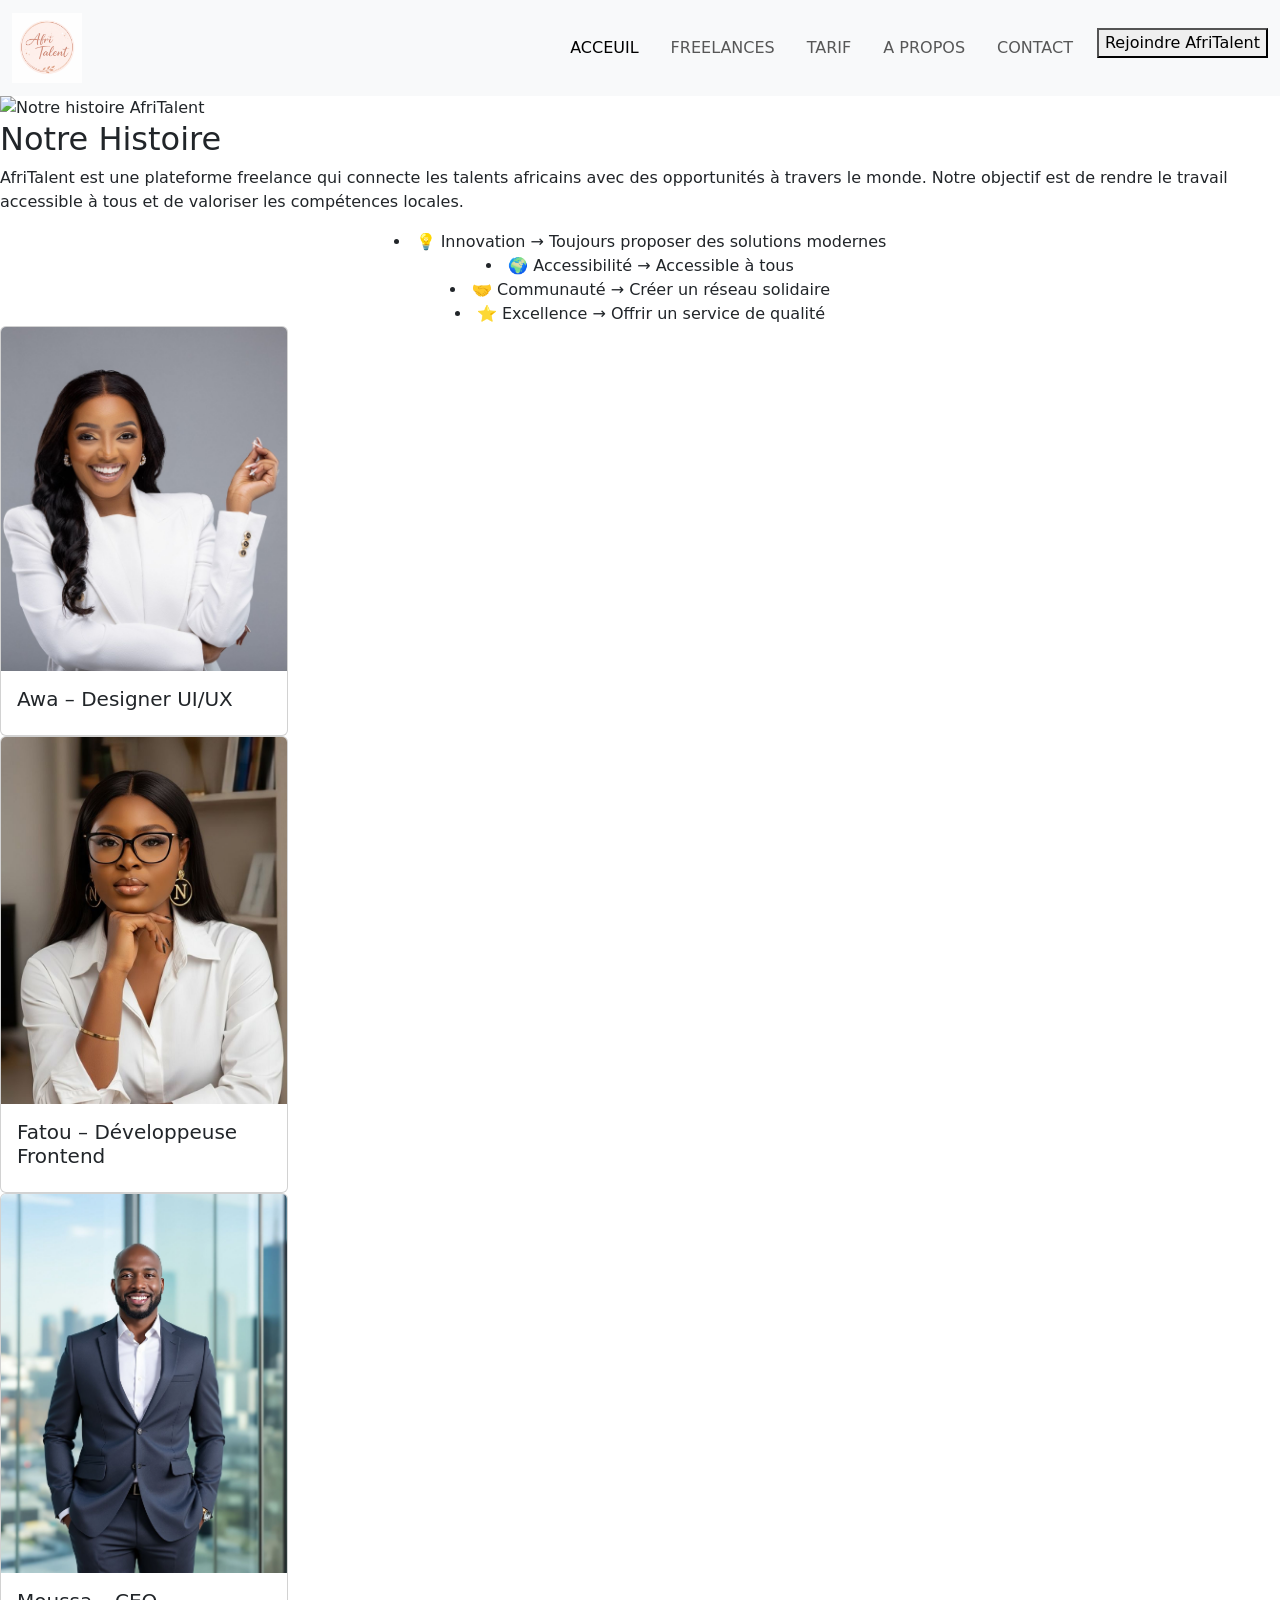
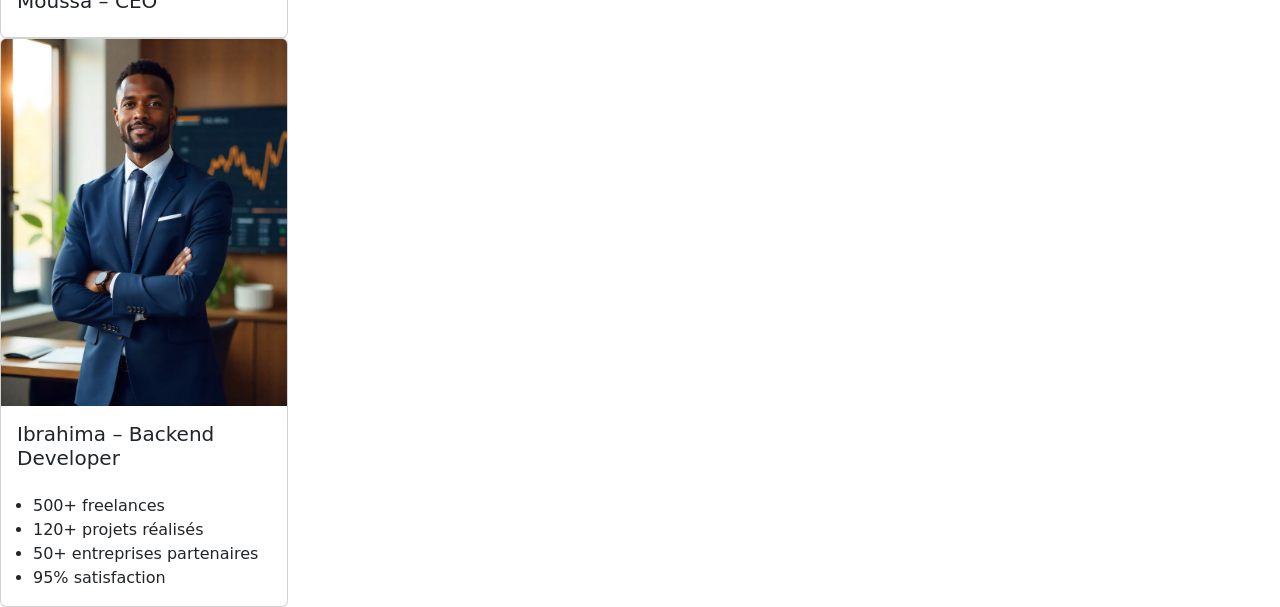
==== about.html @ 878a36b9 "Commit 2 : structure complète des 5 pages HTML avec sections et contenu texte" ====
<!DOCTYPE html>
<html lang="fr">
<head>
<meta charset="UTF-8">
<meta name="viewport" content="width=device-width, initial-scale=1.0">
<title>AfriTalent — About</title>
<!-- Bootstrap 5 via CDN : feuille de style -->
<link
href="https://cdn.jsdelivr.net/npm/bootstrap@5.3.0/dist/css/bootstrap.min.css"
rel="stylesheet">
<!-- Votre feuille de style personnelle -->
<link rel="stylesheet" href="css/style.css">
</head>
<body>
<!-- Le contenu de la page sera ajoute ici -->
 
 <nav class="navbar navbar-expand-lg navbar-light bg-light" >
  <div class="container-fluid">
    <a class="navbar-brand" href="#"> 
        <img src="images/7bfb761e-d320-4ba1-a2f4-c0851b69835b.png" alt="Afritalent" height="70px" >
    </a>
    <!-- <button class="navbar-toggler" type="button" data-bs-toggle="collapse" data-bs-target="#navbarNav" aria-controls="navbarNav" aria-expanded="false" aria-label="Toggle navigation">
      <span class="navbar-toggler-icon"></span>
    </button> -->
    <div class="collapse navbar-collapse" id="navbarNav">
      <ul class="navbar-nav ms-auto gap-3">
        <li class="nav-item">
          <a class="nav-link active" aria-current="page" href="index.html">ACCEUIL</a>
        </li>
        <li class="nav-item">
          <a class="nav-link" href="freelances.html">FREELANCES</a>
        </li>
        <li class="nav-item">
          <a class="nav-link" href="tarif.html">TARIF</a>
        </li>
        <li class="nav-item">
          <a class="nav-link" href="about.html">A PROPOS</a>
        </li>
        <li class="nav-item">
          <a class="nav-link" href="contact.html" >CONTACT</a>
        </li>
         <li><button >Rejoindre AfriTalent</button></li>
      </ul>
    </div>
  </div>
</nav>

<!-- <section class="container my-5"> -->
  <div class="row align-items-center">
    
    <!-- Section1 -->
    <!-- <div class="col-md-6"> -->
      <img src="https://images.unsplash.com/photo-1522202176988-66273c2fd55f" 
           class="img-fluid rounded" 
           alt="Notre histoire AfriTalent">
    </div>

    <!-- <div class="col-md-6"> -->
      <h2>Notre Histoire</h2>
      <p>
        AfriTalent est une plateforme freelance qui connecte les talents africains 
        avec des opportunités à travers le monde. Notre objectif est de rendre 
        le travail accessible à tous et de valoriser les compétences locales.
      </p>
    </div>

  </div>
</section>

<!-- section2 -->
<section style="text-align: center;"">
  <li>💡 Innovation → Toujours proposer des solutions modernes</li>
 <li>🌍 Accessibilité → Accessible à tous</li>
 <li>🤝 Communauté → Créer un réseau solidaire</li>
 <li>⭐ Excellence → Offrir un service de qualité</li>
</section>



<!-- section3 -->
<div class="card" style="width: 18rem;">
  <img src="images/bdf3e8621178bc9207fec2d512de166a.jpg" class="card-img-top" alt="...">
  <div class="card-body">
    <h5 class="card-dev">Awa – Designer UI/UX</h5>
  </div>
</div><div class="card" style="width: 18rem;">
  <img src="images/membre1.jpg" class="card-img-top" alt="...">
  <div class="card-body">
    <h5 class="card-dev">Fatou – Développeuse Frontend</h5>
  </div>
</div><div class="card" style="width: 18rem;">
  <img src="images/membre2.jpg" class="card-img-top" alt="...">
  <div class="card-body">
    <h5 class="card-design">Moussa – CEO</h5>
  </div>
</div><div class="card" style="width: 18rem;">
  <img src="images/membre3.jpg" class="card-img-top" alt="...">
  <div class="card-body">
    <h5 class="card-design">Ibrahima – Backend Developer</h5>
  </div>

<!-- section4 -->
<ul>
 <li>500+ freelances</li>
 <li>120+ projets réalisés</li>
 <li>50+ entreprises partenaires</li>
 <li>95% satisfaction</li>
</ul>

<link rel="preconnect" href="https://fonts.googleapis.com">
<link href="https://fonts.googleapis.com/css2?family=Poppins:wght@400;700&family=Roboto&display=swap" rel="stylesheet">
<!-- Bootstrap 5 via CDN : script JavaScript -->

<script
src="https://cdn.jsdelivr.net/npm/bootstrap@5.3.0/dist/js/bootstrap.bundle.min.js"
></script>
<!-- Votre script JavaScript -->
<script src="js/main.js"></script>
</body>
</html>
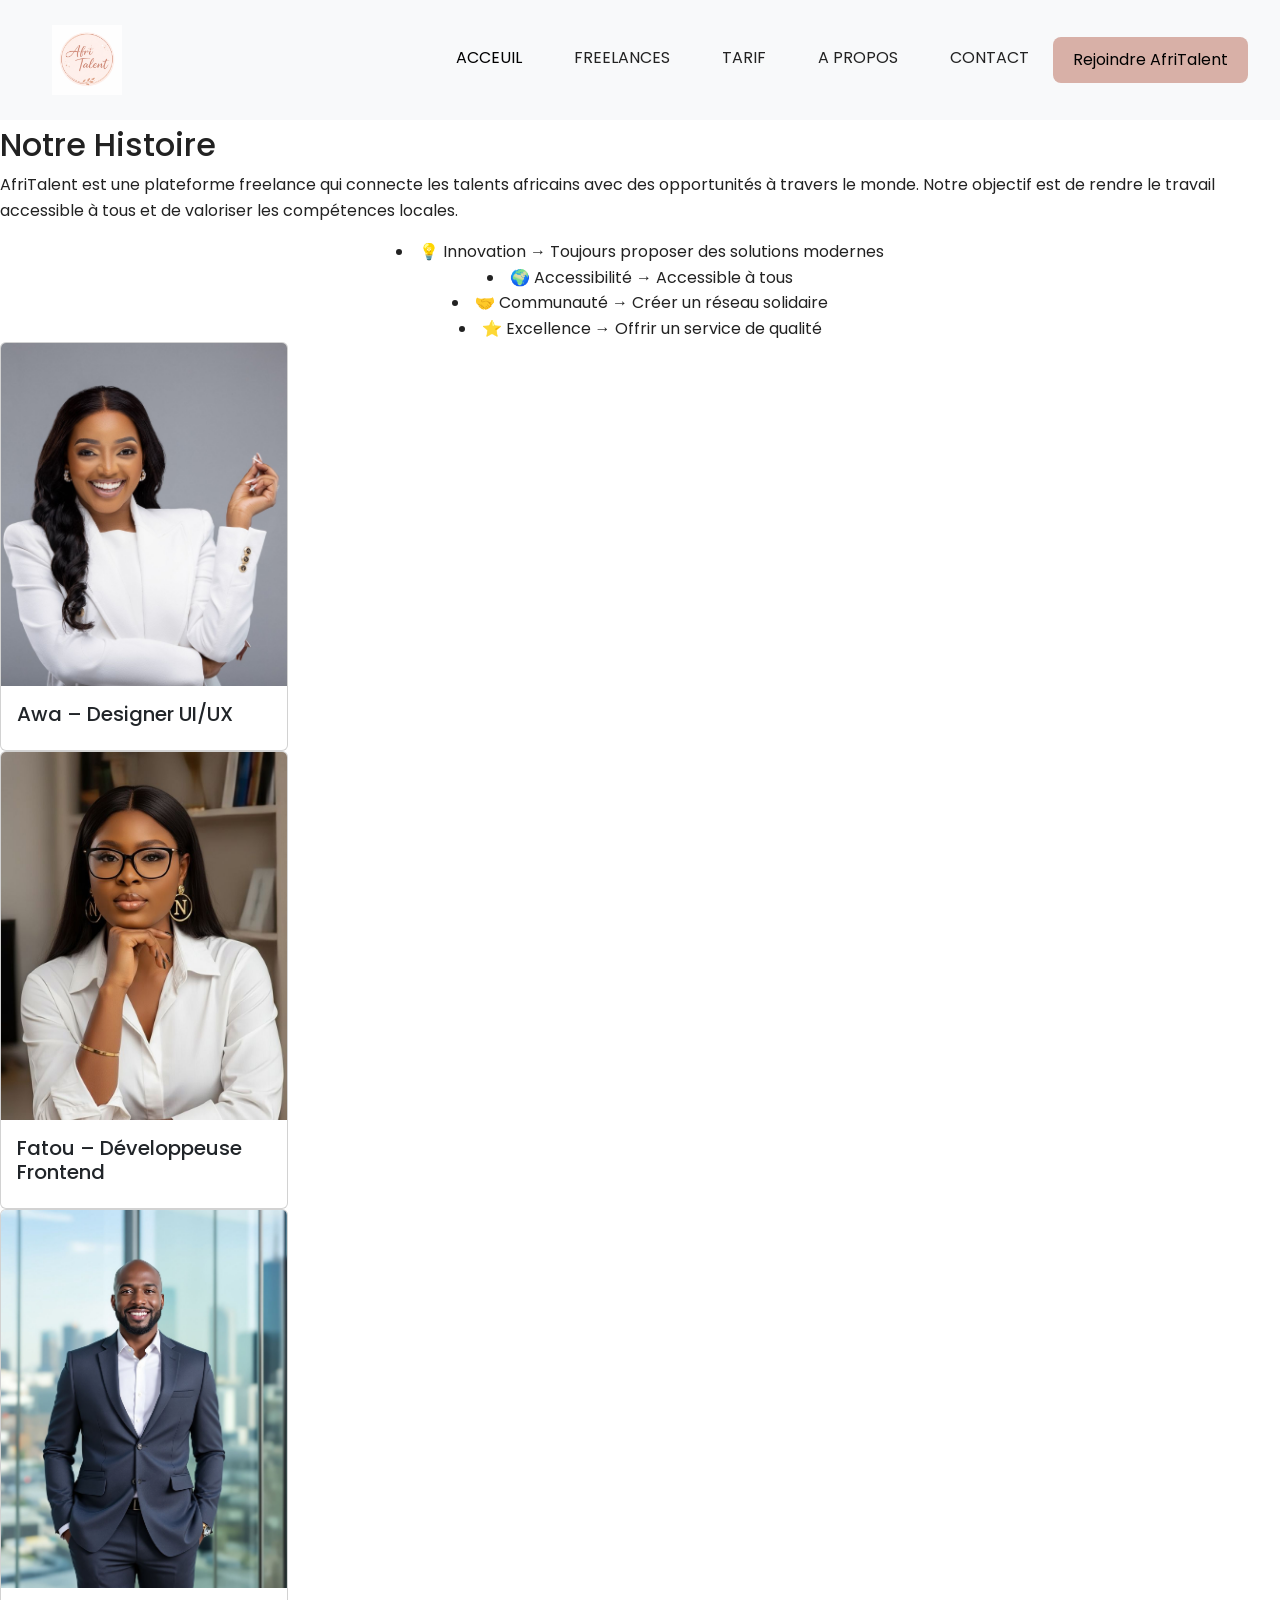
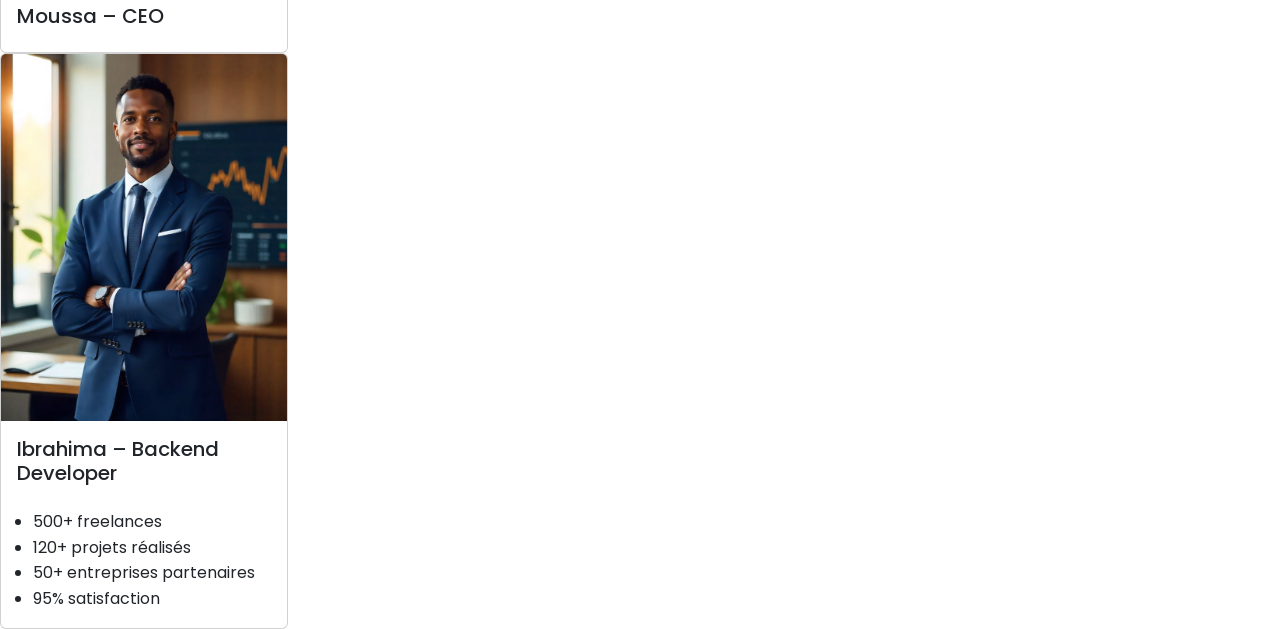
==== commit b1f3a1b0: "Commit 3 : variables CSS, typographie, layout général et styles de base" ====
--- a/about.html
+++ b/about.html
@@ -14,7 +14,7 @@
 <body>
 <!-- Le contenu de la page sera ajoute ici -->
  
- <nav class="navbar navbar-expand-lg navbar-light bg-light" >
+ <nav class="navbar navbar-expand-lg navbar-light bg-light fixed-top" >
   <div class="container-fluid">
     <a class="navbar-brand" href="#"> 
         <img src="images/7bfb761e-d320-4ba1-a2f4-c0851b69835b.png" alt="Afritalent" height="70px" >
--- a/css/style.css
+++ b/css/style.css
@@ -0,0 +1,56 @@
+
+body{
+    padding-top: 100px;
+}
+*{
+    margin: 0;
+    padding: 0;
+    box-sizing: border-box;
+}
+:root{
+    --primary-color: #D8B0A7;
+    --secondary-color: #F8F5F3;
+    --dark-color: #222222;
+    --white-color: #FFFFFF;
+    --font-title: 'Poppins', sans-serif;
+    --spacing: 20px;
+}
+
+
+.navbar{
+    display: flex;
+    justify-content: space-between;
+    align-items: center;
+    padding: var(--spacing);
+}
+.navbar a{
+    text-decoration: none;
+    color: var(--dark-color);
+    margin-left: 20px;
+}
+body{
+    font-family: 'Poppins', sans-serif;
+    background-color: #fff;
+    color: var(--dark-color);
+    line-height: 1.6;
+}
+
+h1{
+    color: var(--primary-color);
+}
+
+button{
+    background-color: var(--primary-color);
+    --white-color: #FFFFFF;
+    border: none;
+    padding: 10px 20px;
+    border-radius: 8px;
+}
+
+.navbar a:hover{
+    color: var(--primary-color);
+}
+
+.nav-link.active{
+    color: var(--primary-color);
+}
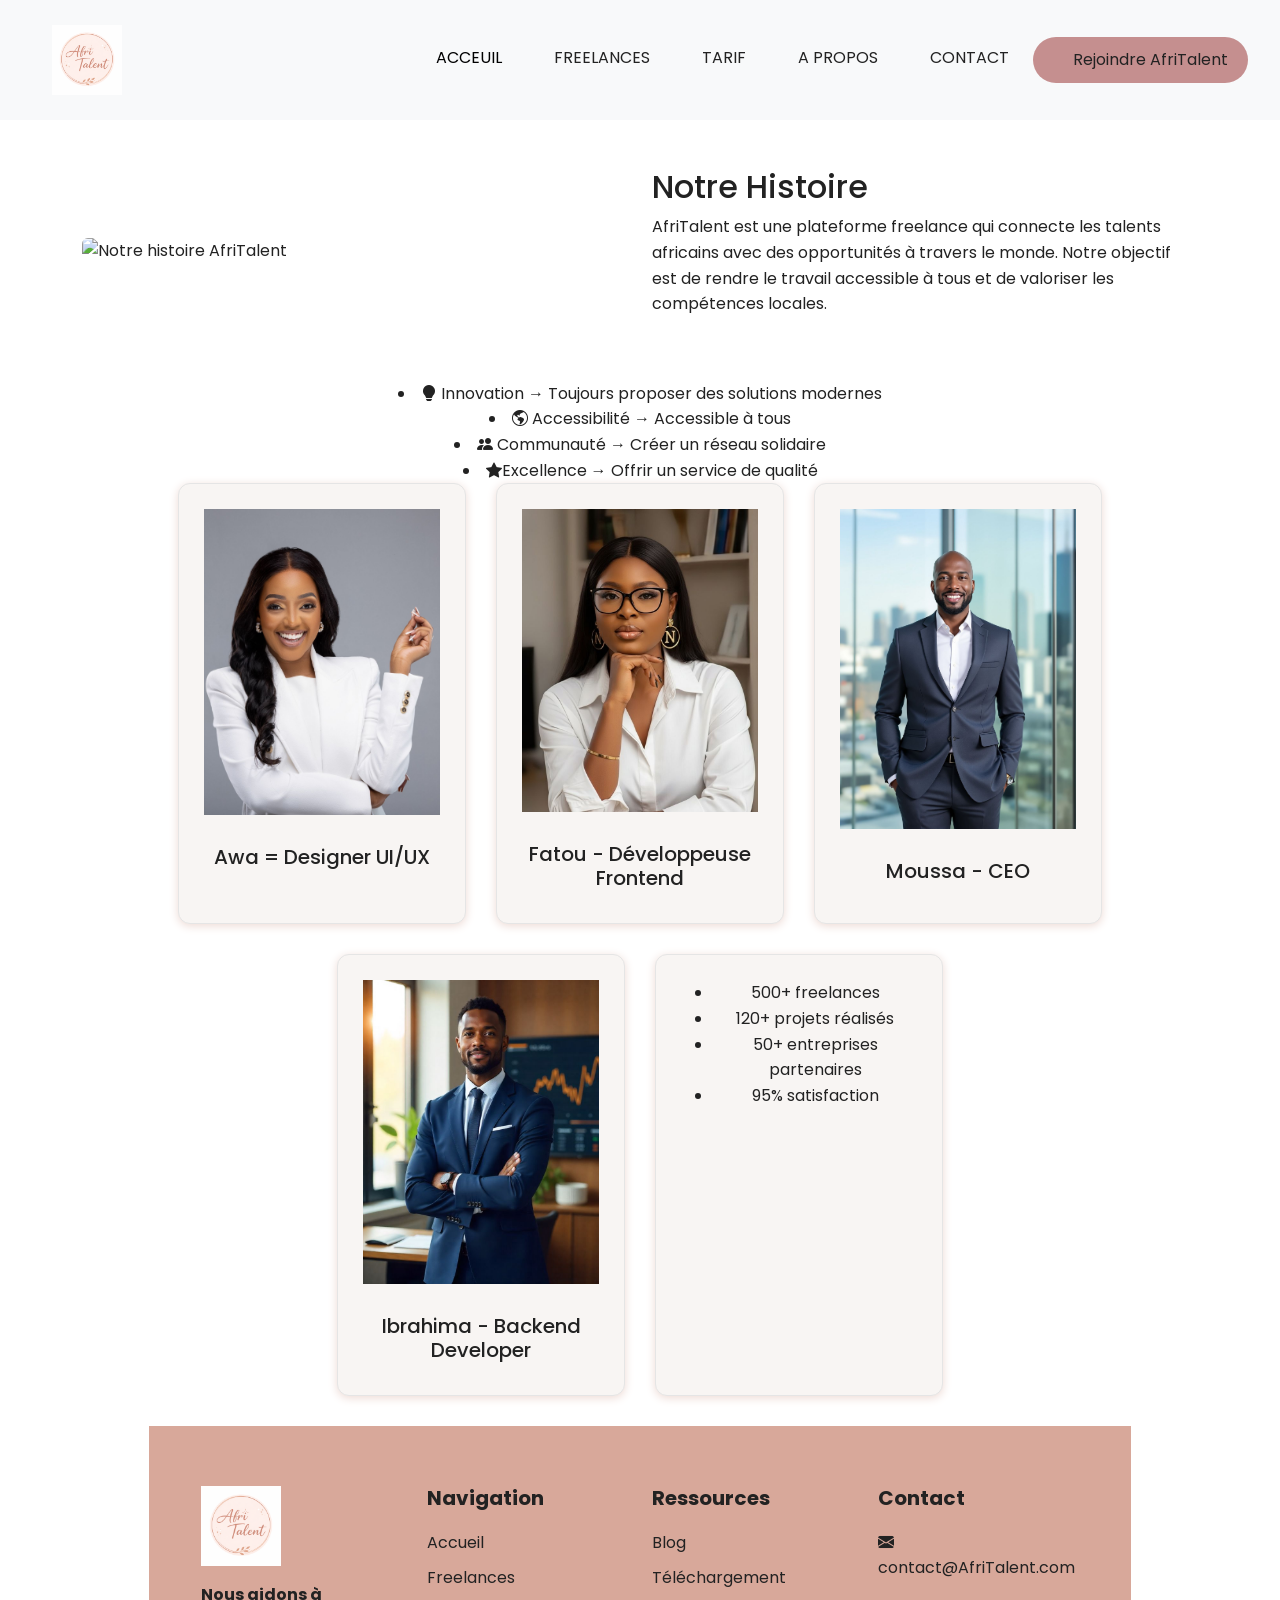
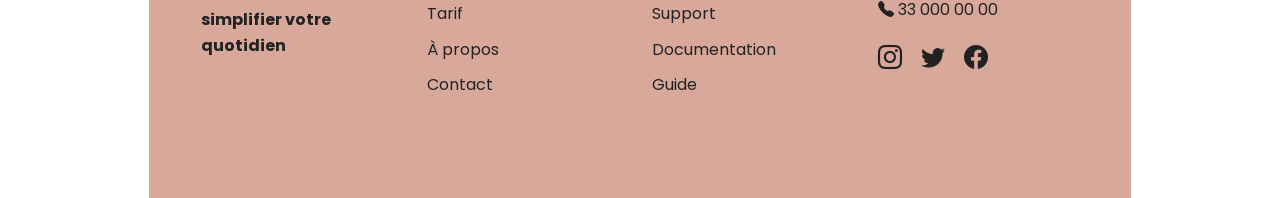
==== commit 87612d93: "CSS : responsive design mobile et tablette, media queries" ====
--- a/about.html
+++ b/about.html
@@ -19,9 +19,9 @@
     <a class="navbar-brand" href="#"> 
         <img src="images/7bfb761e-d320-4ba1-a2f4-c0851b69835b.png" alt="Afritalent" height="70px" >
     </a>
-    <!-- <button class="navbar-toggler" type="button" data-bs-toggle="collapse" data-bs-target="#navbarNav" aria-controls="navbarNav" aria-expanded="false" aria-label="Toggle navigation">
+    <button class="navbar-toggler" type="button" data-bs-toggle="collapse" data-bs-target="#navbarNav" aria-controls="navbarNav" aria-expanded="false" aria-label="Toggle navigation">
       <span class="navbar-toggler-icon"></span>
-    </button> -->
+    </button>
     <div class="collapse navbar-collapse" id="navbarNav">
       <ul class="navbar-nav ms-auto gap-3">
         <li class="nav-item">
@@ -39,23 +39,23 @@
         <li class="nav-item">
           <a class="nav-link" href="contact.html" >CONTACT</a>
         </li>
-         <li><button >Rejoindre AfriTalent</button></li>
+        <li><button ><a href="contact.html">Rejoindre AfriTalent</a></button></li>
       </ul>
     </div>
   </div>
 </nav>
 
-<!-- <section class="container my-5"> -->
+<section class="container my-5">
   <div class="row align-items-center">
     
     <!-- Section1 -->
-    <!-- <div class="col-md-6"> -->
+    <div class="col-md-6">
       <img src="https://images.unsplash.com/photo-1522202176988-66273c2fd55f" 
            class="img-fluid rounded" 
            alt="Notre histoire AfriTalent">
     </div>
 
-    <!-- <div class="col-md-6"> -->
+    <div class="col-md-6">
       <h2>Notre Histoire</h2>
       <p>
         AfriTalent est une plateforme freelance qui connecte les talents africains 
@@ -69,43 +69,108 @@
 
 <!-- section2 -->
 <section style="text-align: center;"">
-  <li>💡 Innovation → Toujours proposer des solutions modernes</li>
- <li>🌍 Accessibilité → Accessible à tous</li>
- <li>🤝 Communauté → Créer un réseau solidaire</li>
- <li>⭐ Excellence → Offrir un service de qualité</li>
+  <li><i class="bi bi-lightbulb-fill"></i> Innovation → Toujours proposer des solutions modernes</li>
+ <li><i class="bi bi-globe-americas"></i>  Accessibilité → Accessible à tous</li>
+ <li><i class="bi bi-people-fill"></i> Communauté → Créer un réseau solidaire</li>
+ <li><i class="bi bi-star-fill"></i>Excellence → Offrir un service de qualité</li>
 </section>
 
 
 
 <!-- section3 -->
-<div class="card" style="width: 18rem;">
+<div class="cards">
+  <div class="cardss">
   <img src="images/bdf3e8621178bc9207fec2d512de166a.jpg" class="card-img-top" alt="...">
   <div class="card-body">
-    <h5 class="card-dev">Awa – Designer UI/UX</h5>
+    <h5 class="card-dev">Awa = Designer UI/UX</h5>
   </div>
-</div><div class="card" style="width: 18rem;">
+</div><div class="cardss" >
   <img src="images/membre1.jpg" class="card-img-top" alt="...">
   <div class="card-body">
-    <h5 class="card-dev">Fatou – Développeuse Frontend</h5>
+    <h5 class="card-dev">Fatou - Développeuse Frontend</h5>
   </div>
-</div><div class="card" style="width: 18rem;">
-  <img src="images/membre2.jpg" class="card-img-top" alt="...">
+</div><div class="cardss" >
+  <img src="images/membre2.jpg" class="card-img-top" alt="..." >
   <div class="card-body">
-    <h5 class="card-design">Moussa – CEO</h5>
+    <h5 class="card-design">Moussa - CEO</h5>
   </div>
-</div><div class="card" style="width: 18rem;">
+</div><div class="cardss" >
   <img src="images/membre3.jpg" class="card-img-top" alt="...">
   <div class="card-body">
-    <h5 class="card-design">Ibrahima – Backend Developer</h5>
+    <h5 class="card-design">Ibrahima - Backend Developer</h5>
   </div>
+</div>
 
 <!-- section4 -->
+ <div class="cardss">
 <ul>
  <li>500+ freelances</li>
  <li>120+ projets réalisés</li>
  <li>50+ entreprises partenaires</li>
  <li>95% satisfaction</li>
 </ul>
+</div>
+
+
+<!-- footer -->
+<footer class="footer">
+  <div class="container-fluid">
+
+    <div class="row align-items-start text-center text-md-start">
+
+      <div class="col-md-3 mb-4">
+        <img src="images/7bfb761e-d320-4ba1-a2f4-c0851b69835b.png"
+        alt="logo" height="80">
+
+        <p class="mt-3 fw-bold">
+          Nous aidons à simplifier votre quotidien
+        </p>
+      </div>
+
+      <div class="col-md-3 mb-4">
+        <h5>Navigation</h5>
+
+        <ul class="footer-links">
+          <li><a href="index.html">Accueil</a></li>
+          <li><a href="freelances.html">Freelances</a></li>
+          <li><a href="tarif.html">Tarif</a></li>
+          <li><a href="about.html">À propos</a></li>
+          <li><a href="contact.html">Contact</a></li>
+        </ul>
+      </div>
+
+      <div class="col-md-3 mb-4">
+        <h5>Ressources</h5>
+
+        <ul class="footer-links">
+          <li>Blog</li>
+          <li>Téléchargement</li>
+          <li>Support</li>
+          <li>Documentation</li>
+          <li>Guide</li>
+        </ul>
+      </div>
+
+      <div class="col-md-3 mb-4">
+        <h5>Contact</h5>
+
+        <p><i class="bi bi-envelope-fill"></i>contact@AfriTalent.com</p>
+        <p><i class="bi bi-telephone-fill"></i> 33 000 00 00</p>
+
+        <div class="social-icons">
+          <i class="bi bi-instagram"></i>
+          <i class="bi bi-twitter"></i>
+          <i class="bi bi-facebook"></i>
+        </div>
+      </div>
+
+    </div>
+  </div>
+</footer>
+
+
+
+
 
 <link rel="preconnect" href="https://fonts.googleapis.com">
 <link href="https://fonts.googleapis.com/css2?family=Poppins:wght@400;700&family=Roboto&display=swap" rel="stylesheet">
@@ -114,6 +179,7 @@
 <script
 src="https://cdn.jsdelivr.net/npm/bootstrap@5.3.0/dist/js/bootstrap.bundle.min.js"
 ></script>
+<link rel="stylesheet" href="https://cdn.jsdelivr.net/npm/bootstrap-icons@1.11.3/font/bootstrap-icons.min.css">
 <!-- Votre script JavaScript -->
 <script src="js/main.js"></script>
 </body>
--- a/css/style.css
+++ b/css/style.css
@@ -1,6 +1,247 @@
 
+
+/* commit4 */
+.hero{
+    display: flex;
+    justify-content: space-between;
+    align-items: center;
+    padding: 80px;
+      background-image:
+    linear-gradient(to right, #eac7ba, #ffffff);
+}
+
+
+#photo{
+    margin: 0;
+  height: 80vh;
+}
+
+.bento{
+    display: grid;
+    grid-template-columns: repeat(3,1fr);
+    gap: 20px;
+}
+/* les cartes */
+.cardss{
+    padding: 25px;
+    text-align: center;
+    border-radius: 10px; 
+    box-shadow:0 2px 10px  #eddad4;
+    background: #F8F5F3;
+    border-radius: 12px;
+    border: 1px solid #e5e5e5;
+    width: 350px;
+    max-width: 350px;
+    flex: 0 0 auto;
+    display: flex;
+    align-items: stretch;
+    display: flex;
+    flex-wrap: wrap;
+    justify-content: center;
+    gap: 30px;
+    width: 18rem;
+}
+.cardss > div{
+    width: 350px;
+}
+.cardsss{;
+    padding: 25px;
+    width : 300px;
+    height: 300px;
+    text-align: center;
+     
+    box-shadow:0 2px 10px  #eddad4;
+    background: #F8F5F3;
+    border-radius: 12px;
+    border: 1px solid #e5e5e5;
+    width: 300px;
+padding: 30px 20px;
+border-radius: 20px;
+
+    
+}
+
+.card{;
+    padding: 25px;
+    width : 300px;
+    height: 300px;
+    text-align: center;
+     
+    box-shadow:0 2px 10px  #eddad4;
+    background: #F8F5F3;
+    /* padding: 20px; */
+    border-radius: 12px;
+    border: 1px solid #e5e5e5;
+    width: 300px;
+padding: 30px 20px;
+border-radius: 20px;
+
+    
+}
+.cards{
+   display: flex;
+    justify-content: center; 
+    flex-wrap: wrap;
+    margin-top: 20px;
+    flex-wrap: wrap;
+    justify-content: center;
+    gap: 30px;
+    max-width: 1000px;
+    margin: auto;
+}
+
+
+.card{
+    transition: 0.3s;
+}
+
+.card:hover{
+    transform: translateY(-10px);
+    box-shadow: 0 5px 20px rgba(0,0,0,0.2);
+}
+.cardss{
+    transition: 0.3s;
+}
+
+.cardss:hover{
+    transform: translateY(-10px);
+    box-shadow: 0 5px 20px rgba(0,0,0,0.2);
+}
+.cardsss:nth-child(2){
+    margin-top: 80px;
+}
+
+.cardsss:nth-child(3){
+    margin-top: 160px;
+}
+.cardsss{
+    transition: 0.3s;
+}
+
+.cardsss:hover{
+    transform: translateY(-10px);
+    box-shadow: 0 5px 20px rgba(0,0,0,0.2);
+}
+
+
+.accordion-button:not(.collapsed){
+    background-color: #d8a89a;
+    color: #000;
+    box-shadow: none;
+    border-color: #d8a89a;
+}
+
+.accordion-button:hover{
+    background-color: #d8a89a;
+    border: none;
+}
+
+
+
+
+
+
+#h1{
+    color: rgb(9, 8, 8);
+} */
+
+ .navbar1 {
+    justify-content: space-between; 
+    align-items: center;
+    padding: 0 40px; 
+} */ 
+
+ .nav-item {
+    gap: 40px; 
+    list-style: none;
+    margin-left: auto; 
+}
+.fr{
+  color: #d8a89a;font-weight: bold; 
+}
+/* les icons */
+.rating i{
+    color: gold;
+    font-size: 20px;
+}
+.card i{
+    color: #C58F8F;; /* rose doux */
+    font-size: 40px; /* agrandir */
+    margin-bottom: 15px;
+}
+.social-icons i{
+    font-size: 24px;
+    margin-right: 15px;
+    cursor: pointer;
+}
+
+.social-icons i:hover{
+    color: white;
+}
+.jesuisfreelance{
+    padding: 30px 40px; 
+    border-radius: 10px; 
+    border: none;
+    background-color: #eac7ba;
+    color: black;
+    font-weight: bold;
+    margin-top: 20px;
+    text-align: center;
+}
+.div1{
+text-align: center;
+}
+
+
+.strong{
+    
+    color: #eac7ba;
+    text-align: center;
+    margin-top: 20px;
+    margin-bottom: 40px;
+}
+ .carousel{
+display: flex; 
+    justify-content: center;
+    gap: 20px; 
+    flex-wrap: wrap;
+    margin-top: 20px;
+
+}
+/* /* footer */
+.footer{
+    background-color: #d8a89a;
+    padding: 60px 40px;
+}
+
+.footer h5{
+    font-weight: bold;
+    margin-bottom: 20px;
+}
+
+.footer-links{
+    list-style: none;
+    padding: 0;
+}
+
+.footer-links li{
+    margin-bottom: 10px;
+}
+
+.footer-links a{
+    text-decoration: none;
+    color: #222;
+}
+
+.footer-links a:hover{
+    color: white;
+}
+
+
+
+/* commit3 */
 body{
-    padding-top: 100px;
+    padding-top: 120px;
 }
 *{
     margin: 0;
@@ -40,11 +281,11 @@
 }
 
 button{
-    background-color: var(--primary-color);
+    background-color:#C58F8F;
     --white-color: #FFFFFF;
     border: none;
     padding: 10px 20px;
-    border-radius: 8px;
+    border-radius: 50px;
 }
 
 .navbar a:hover{
@@ -54,3 +295,149 @@
 .nav-link.active{
     color: var(--primary-color);
 }
+/* contact */
+
+
+.contact-section{
+    display: flex;
+    gap: 40px;
+    justify-content: center;
+    padding: 50px;
+    flex-wrap: wrap;
+}
+.contact-hero{
+   text-align: center;
+   margin: 0auto;
+}
+.contact-form input,
+.contact-form select{
+    width: 100%;
+    padding: 12px;
+    margin-bottom: 15px;
+    border: 1px solid #ddd;
+    border-radius: 8px;
+}
+.contact-form input,
+.contact-form select{
+    width: 100%;
+    padding: 12px;
+    margin-bottom: 15px;
+    border: 1px solid #ddd;
+    border-radius: 8px;
+}
+.contact-form{
+    width: 500px;
+}
+
+.contact-info{
+    width: 300px;
+    padding: 12px;
+     background-color: #C58F8F !important;
+    color: white;
+}
+.contact-hero{
+    text-align: center;
+    background: linear-gradient(135deg, #F8F5F3, #EDDAD4);
+    padding: 60px 20px;
+    margin: 0 auto;
+}
+
+.contact-hero h1{
+    color: #C88F8F;
+}
+/* bitton cta */
+.cta{
+    background: linear-gradient(135deg, #C88F8F, #EDDAD4);
+    text-align: center;
+    padding: 80px 20px;
+    color: white;
+    margin-top: 50px;
+}
+
+.btn-cta{
+    display: inline-block;
+    margin-top: 20px;
+    padding: 12px 30px;
+    background: white;
+    color: #C88F8F;
+    text-decoration: none;
+    border-radius: 8px;
+    font-weight: bold;
+}
+.cta{
+    background:
+        linear-gradient(rgba(0,0,0,0.5), rgba(0,0,0,0.5)),
+    background-size: cover;
+    background-position: center;
+    text-align: center;
+    padding: 80px 20px;
+    color: white;
+}
+/* ===== TABLETTE ===== */
+@media screen and (max-width: 768px) {
+
+    nav {
+        flex-direction: column;
+        gap: 15px;
+    }
+
+    nav ul {
+        flex-wrap: wrap;
+        justify-content: center;
+    }
+
+    .cards {
+        flex-wrap: wrap;
+        justify-content: center;
+    }
+
+    .card {
+        width: 90%;
+        max-width: 400px;
+    }
+
+    h1 {
+        font-size: 2rem;
+    }
+}
+
+
+/* ===== MOBILE ===== */
+@media screen and (max-width: 375px) {
+
+    nav {
+        flex-direction: column;
+        text-align: center;
+    }
+
+    nav ul {
+        flex-direction: column;
+        gap: 10px;
+    }
+
+    .hero h1 {
+        font-size: 1.8rem;
+    }
+
+    .hero p {
+        font-size: 1rem;
+    }
+
+    .cardss {
+        flex-direction: column;
+        align-items: center;
+    }
+
+    .cards {
+        width: 95%;
+    }
+
+    .button {
+        width: 100%;
+    }
+
+    photo {
+        max-width: 100%;
+        height: auto;
+    }
+}
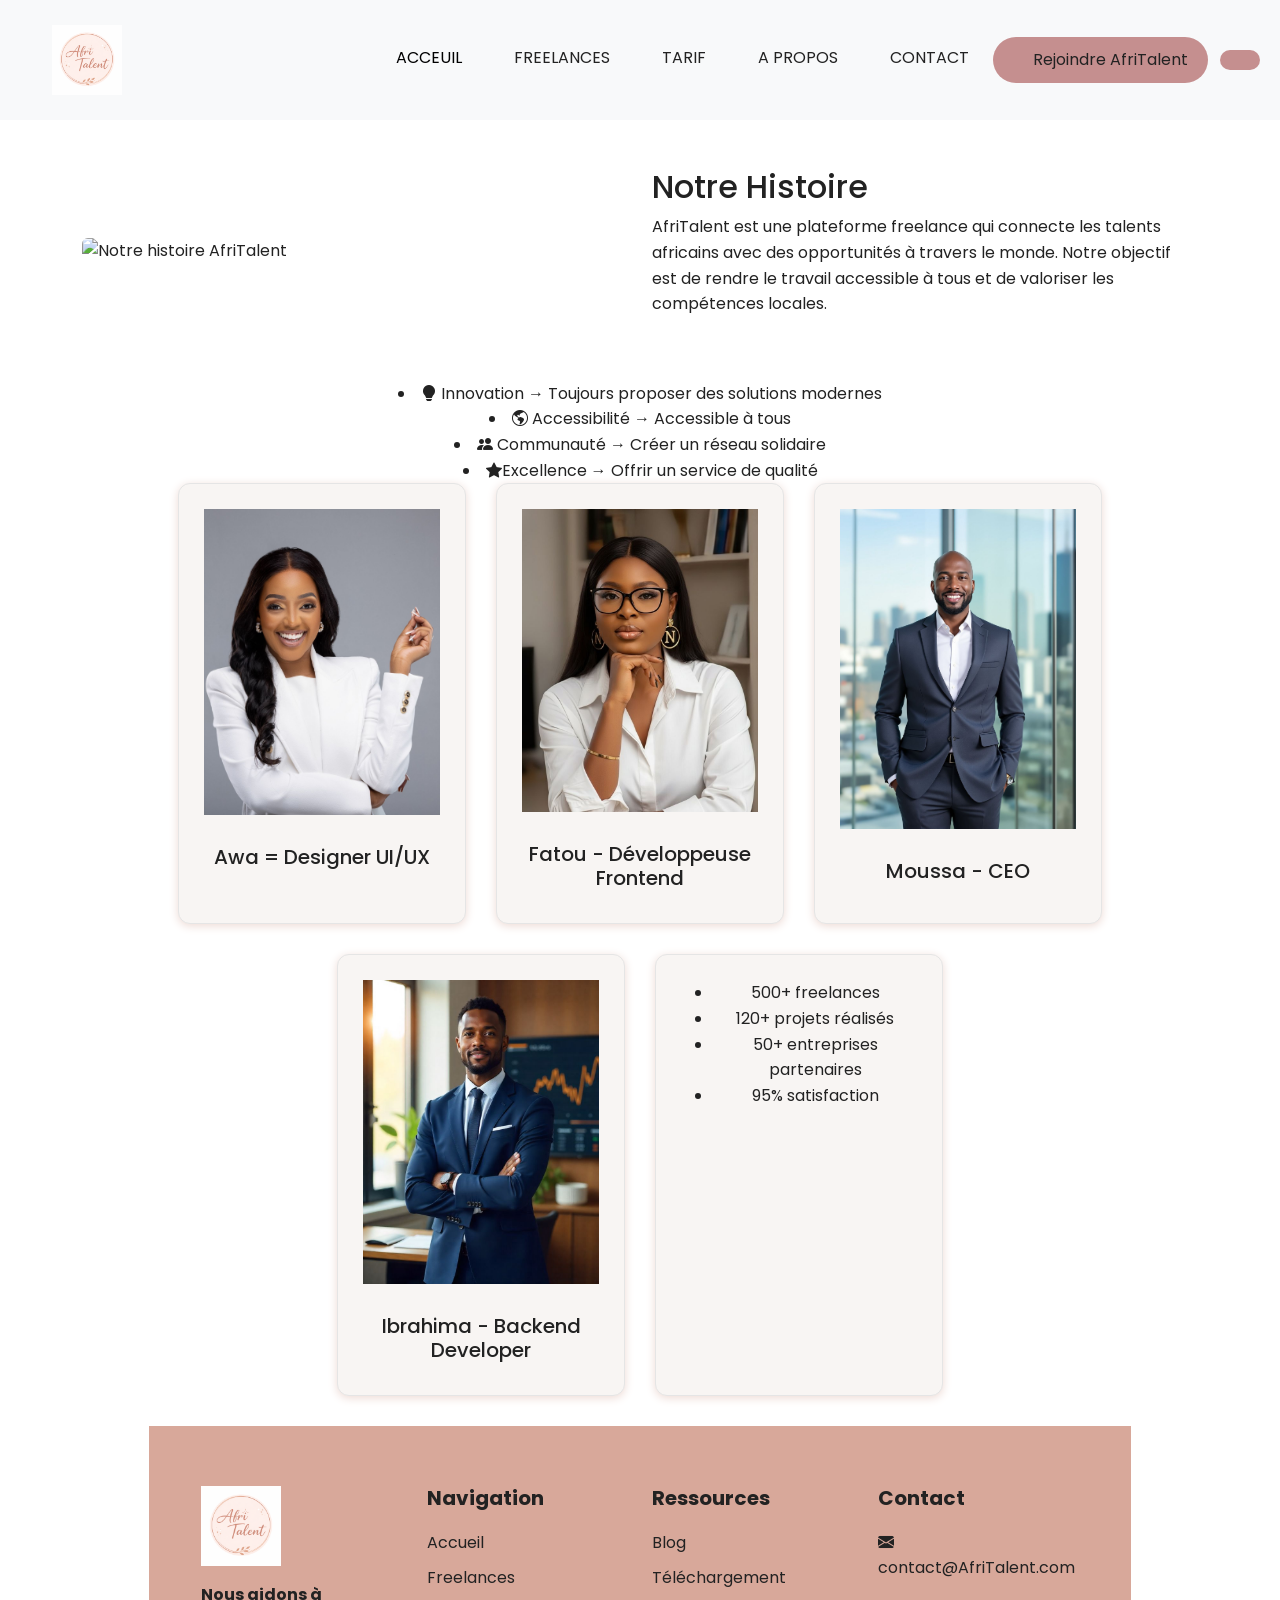
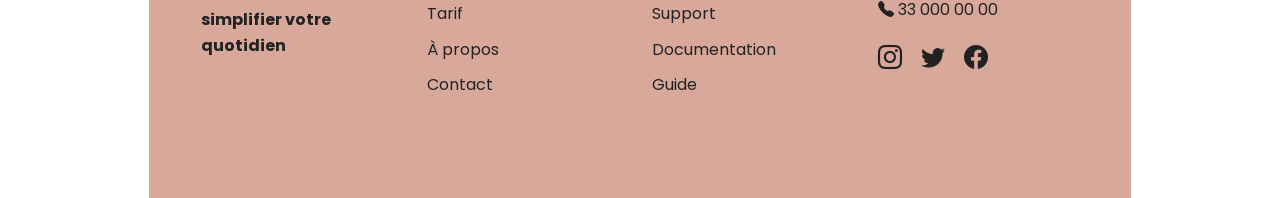
==== commit b0448453: "JS: dark mode avec localStorage, navbar dynamique au scroll" ====
--- a/about.html
+++ b/about.html
@@ -43,6 +43,9 @@
       </ul>
     </div>
   </div>
+   <button id="btn">
+         <i class="fa-solid fa-moon"></i>
+        </button>
 </nav>
 
 <section class="container my-5">
@@ -110,6 +113,7 @@
  <li>95% satisfaction</li>
 </ul>
 </div>
+<button id="top-btn">↑</button>
 
 
 <!-- footer -->
--- a/css/style.css
+++ b/css/style.css
@@ -45,34 +45,27 @@
     width: 350px;
 }
 .cardsss{;
-    padding: 25px;
     width : 300px;
     height: 300px;
     text-align: center;
-     
     box-shadow:0 2px 10px  #eddad4;
     background: #F8F5F3;
     border-radius: 12px;
     border: 1px solid #e5e5e5;
-    width: 300px;
 padding: 30px 20px;
-border-radius: 20px;
+
 
     
 }
 
 .card{;
-    padding: 25px;
+    /* padding: 25px; */
     width : 300px;
     height: 300px;
     text-align: center;
-     
     box-shadow:0 2px 10px  #eddad4;
-    background: #F8F5F3;
-    /* padding: 20px; */
-    border-radius: 12px;
+    background: #F8F5F3; 
     border: 1px solid #e5e5e5;
-    width: 300px;
 padding: 30px 20px;
 border-radius: 20px;
 
@@ -83,8 +76,6 @@
     justify-content: center; 
     flex-wrap: wrap;
     margin-top: 20px;
-    flex-wrap: wrap;
-    justify-content: center;
     gap: 30px;
     max-width: 1000px;
     margin: auto;
@@ -440,4 +431,96 @@
         max-width: 100%;
         height: auto;
     }
+}
+/* toogle */
+/* DARK MODE */
+
+body.bg{
+    background-color: #121212 !important;
+    color: white !important;
+}
+
+body.bg .card,
+body.bg .cardsss{
+    background-color: #2c2c2c !important;
+    color: white !important;
+    border: 1px solid #444 !important;
+}
+
+body.bg .navbar{
+    background-color: #1a1a1a !important;
+}
+
+body.bg h1,
+body.bg h2,
+body.bg h3,
+body.bg h4,
+body.bg h5,
+body.bg p,
+body.bg a{
+    color: white !important;
+}
+
+body.bg img{
+    filter: brightness(0.8);
+}
+body.bg .card,
+body.bg .cardss{
+    background-color: #2c2c2c !important;
+    color: white !important;
+    border: 1px solid #444 !important;
+}
+/* footer */
+body.bg .footer{
+    background-color: #1a1a1a !important;
+    color: white !important;
+}
+
+body.bg .footer h5,
+body.bg .footer p,
+body.bg .footer li,
+body.bg .footer a{
+    color: white !important;
+}
+
+body.bg .footer-links a{
+    color: white !important;
+}
+
+body.bg .social-icons i{
+    color: white !important;
+}
+/* navbar scroll */
+.navbar.scroll{
+    background: white;
+    box-shadow:  0 2px 10px rgba(0,0,0,0.2);
+    padding: 10px 0;
+}
+/* navbar scroller */
+.navbar {
+    transition: all 0.3s ease;
+}
+
+.navbar.scrolled {
+    background-color: #D8B0A7 !important;
+    box-shadow: 0 4px 10px rgba(0,0,0,.2);
+}
+
+.navbar.scrolled .nav-link,
+.navbar.scrolled .navbar-brand {
+    color: white !important;
+}
+body.bg .navbar {
+    background-color: #121212 !important;
+}
+
+body.bg .nav-link {
+    color: white !important;
+}
+/* button qui fait remonter en haut */
+#top-btn {
+    display: none;
+    position: fixed;
+    bottom: 20px;
+    right: 20px;
 }
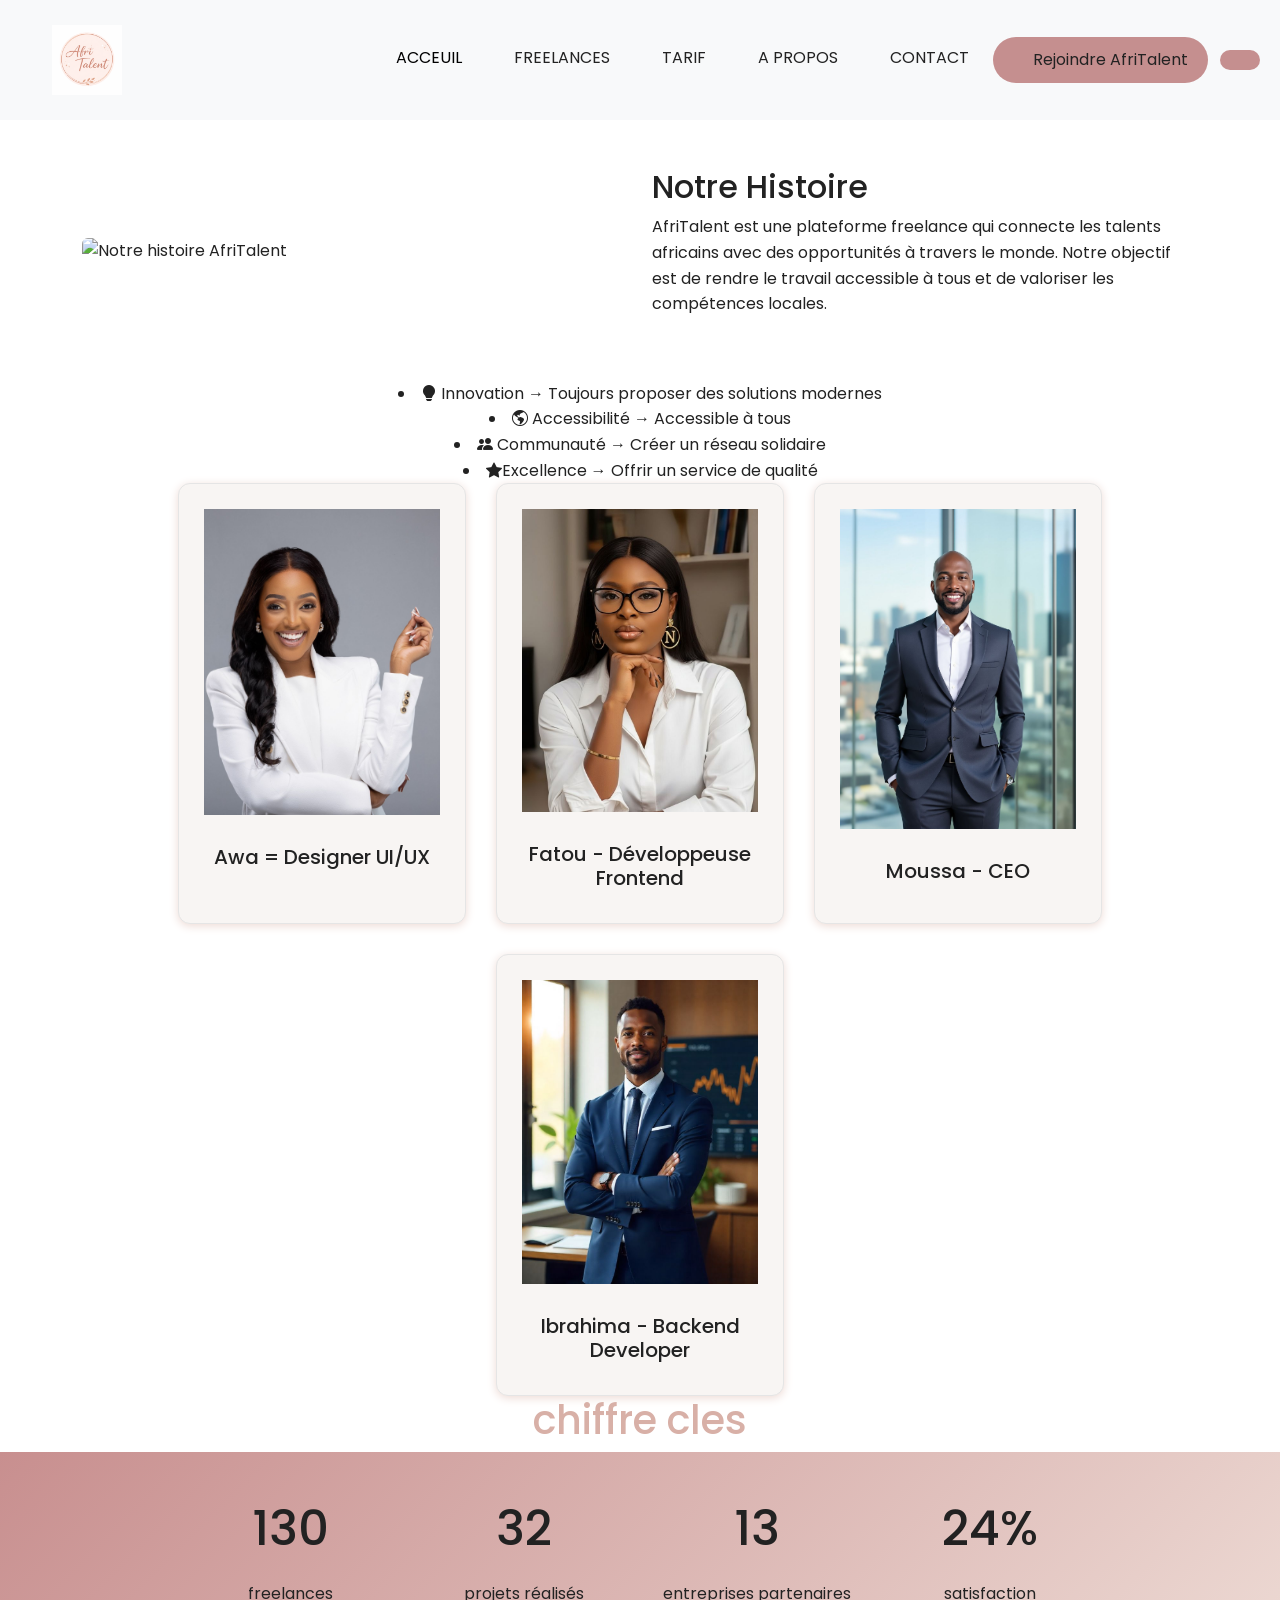
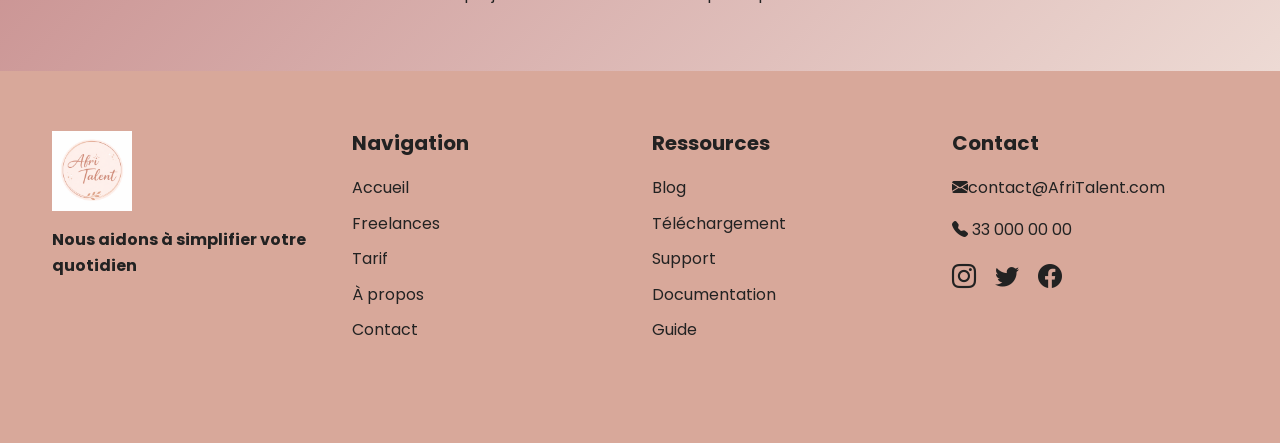
==== commit 6a95a4c4: "JS : compteurs animés au scroll et animations fade-in des sections" ====
--- a/about.html
+++ b/about.html
@@ -48,7 +48,7 @@
         </button>
 </nav>
 
-<section class="container my-5">
+<section class="container my-5 fade-in">
   <div class="row align-items-center">
     
     <!-- Section1 -->
@@ -71,7 +71,7 @@
 </section>
 
 <!-- section2 -->
-<section style="text-align: center;"">
+<section style="text-align: center;" class="fade-in">
   <li><i class="bi bi-lightbulb-fill"></i> Innovation → Toujours proposer des solutions modernes</li>
  <li><i class="bi bi-globe-americas"></i>  Accessibilité → Accessible à tous</li>
  <li><i class="bi bi-people-fill"></i> Communauté → Créer un réseau solidaire</li>
@@ -81,7 +81,8 @@
 
 
 <!-- section3 -->
-<div class="cards">
+<section class="fade-in">
+  <div class="cards">
   <div class="cardss">
   <img src="images/bdf3e8621178bc9207fec2d512de166a.jpg" class="card-img-top" alt="...">
   <div class="card-body">
@@ -103,16 +104,36 @@
     <h5 class="card-design">Ibrahima - Backend Developer</h5>
   </div>
 </div>
+</section>
 
 <!-- section4 -->
- <div class="cardss">
-<ul>
- <li>500+ freelances</li>
- <li>120+ projets réalisés</li>
- <li>50+ entreprises partenaires</li>
- <li>95% satisfaction</li>
-</ul>
-</div>
+<section class="fade-in chiffres">
+  <h1 class="cr">chiffre cles</h1>
+<div class="counters">
+ <div>
+<div class="counter">
+  <h3 data-target="500">0</h3>
+  <p>freelances</p>
+</div>
+
+ <div class="counter">
+  <h3 data-target="120">0</h3>
+  <p> projets réalisés</p>
+</div>
+
+ <div class="counter">
+  <h3 data-target="50">0</h3>
+  <p> entreprises partenaires</p>
+</div>
+
+ <div class="counter">
+  <h3 data-target="95">0</h3>
+  <p> satisfaction</p>
+</div>
+
+</div>
+</div>
+</section>
 <button id="top-btn">↑</button>
 
 
--- a/css/style.css
+++ b/css/style.css
@@ -44,7 +44,7 @@
 .cardss > div{
     width: 350px;
 }
-.cardsss{;
+.cardsss{
     width : 300px;
     height: 300px;
     text-align: center;
@@ -53,12 +53,9 @@
     border-radius: 12px;
     border: 1px solid #e5e5e5;
 padding: 30px 20px;
-
-
-    
-}
-
-.card{;
+}
+
+.card{
     /* padding: 25px; */
     width : 300px;
     height: 300px;
@@ -132,15 +129,13 @@
 
 
 
-#h1{
-    color: rgb(9, 8, 8);
-} */
+
 
  .navbar1 {
     justify-content: space-between; 
     align-items: center;
     padding: 0 40px; 
-} */ 
+} 
 
  .nav-item {
     gap: 40px; 
@@ -356,8 +351,7 @@
     font-weight: bold;
 }
 .cta{
-    background:
-        linear-gradient(rgba(0,0,0,0.5), rgba(0,0,0,0.5)),
+    background: linear-gradient(rgba(0,0,0,0.5), rgba(0,0,0,0.5));
     background-size: cover;
     background-position: center;
     text-align: center;
@@ -523,4 +517,39 @@
     position: fixed;
     bottom: 20px;
     right: 20px;
+}
+/* compteur */
+.counters{
+    text-align: center;
+     background: linear-gradient(135deg, #C88F8F, #EDDAD4);
+     padding: 3em 2em;
+
+}
+.counters > div{
+    max-width: 900px;
+    margin: 0 auto;
+    display: grid;
+    grid-template-columns: repeat(4,1fr);
+    gap: 4em 2em;
+}
+.counter{
+    position: relative;
+}
+.counter h3{
+    font-size: 3em;
+    margin-bottom: 0.5em;
+}
+.cr{
+    text-align: center;
+}
+/* fade-in */
+.fade-in{
+    opacity: 0;
+    transform: translateY(40px);
+    transition: all 0.8s ease;
+}
+
+.fade-in.show{
+    opacity: 1;
+    transform: translateY(0);
 }
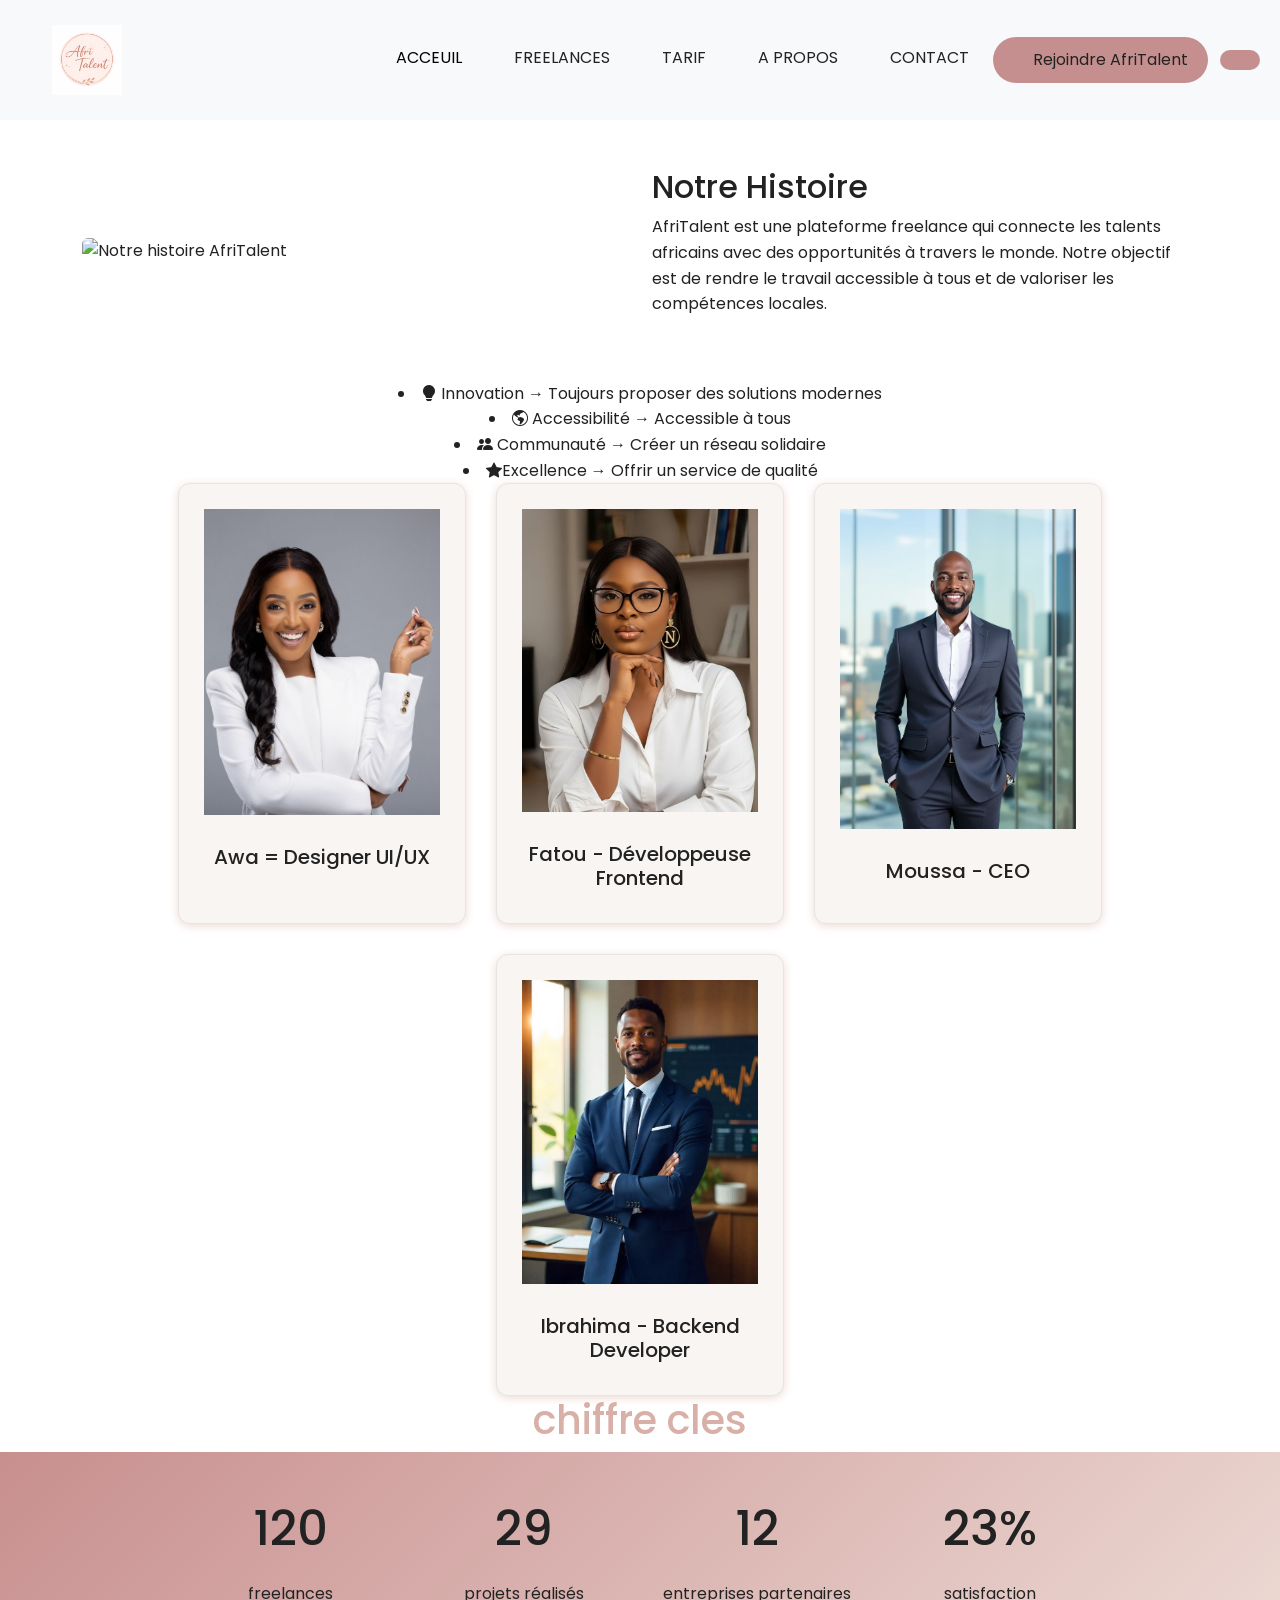
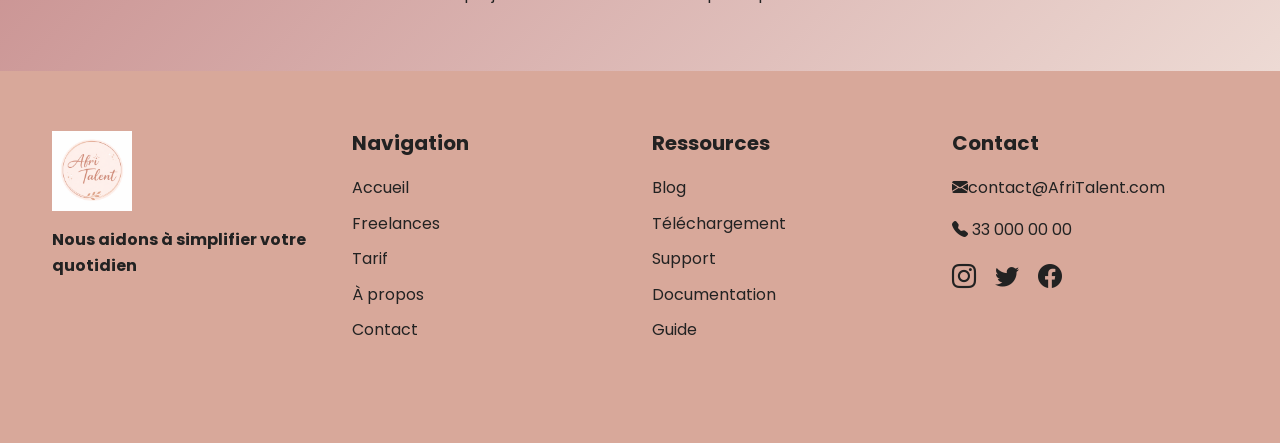
==== commit 3527c630: "JS : filtrage dynamique des freelances et validation du formulaire de contact" ====
--- a/about.html
+++ b/about.html
@@ -1,211 +1,220 @@
 <!DOCTYPE html>
 <html lang="fr">
+
 <head>
-<meta charset="UTF-8">
-<meta name="viewport" content="width=device-width, initial-scale=1.0">
-<title>AfriTalent — About</title>
-<!-- Bootstrap 5 via CDN : feuille de style -->
-<link
-href="https://cdn.jsdelivr.net/npm/bootstrap@5.3.0/dist/css/bootstrap.min.css"
-rel="stylesheet">
-<!-- Votre feuille de style personnelle -->
-<link rel="stylesheet" href="css/style.css">
+  <meta charset="UTF-8">
+  <meta name="viewport" content="width=device-width, initial-scale=1.0">
+  <title>AfriTalent — About</title>
+  <!-- Bootstrap 5 via CDN : feuille de style -->
+  <link href="https://cdn.jsdelivr.net/npm/bootstrap@5.3.0/dist/css/bootstrap.min.css" rel="stylesheet">
+  <!-- Votre feuille de style personnelle -->
+  <link rel="stylesheet" href="css/style.css">
 </head>
+
 <body>
-<!-- Le contenu de la page sera ajoute ici -->
- 
- <nav class="navbar navbar-expand-lg navbar-light bg-light fixed-top" >
-  <div class="container-fluid">
-    <a class="navbar-brand" href="#"> 
-        <img src="images/7bfb761e-d320-4ba1-a2f4-c0851b69835b.png" alt="Afritalent" height="70px" >
-    </a>
-    <button class="navbar-toggler" type="button" data-bs-toggle="collapse" data-bs-target="#navbarNav" aria-controls="navbarNav" aria-expanded="false" aria-label="Toggle navigation">
-      <span class="navbar-toggler-icon"></span>
+  <!-- Le contenu de la page sera ajoute ici -->
+
+  <nav class="navbar navbar-expand-lg navbar-light bg-light fixed-top">
+    <div class="container-fluid">
+      <a class="navbar-brand" href="#">
+        <img src="images/7bfb761e-d320-4ba1-a2f4-c0851b69835b.png" alt="Afritalent" height="70px">
+      </a>
+      <button class="navbar-toggler" type="button" data-bs-toggle="collapse" data-bs-target="#navbarNav"
+        aria-controls="navbarNav" aria-expanded="false" aria-label="Toggle navigation">
+        <span class="navbar-toggler-icon"></span>
+      </button>
+      <div class="collapse navbar-collapse" id="navbarNav">
+        <ul class="navbar-nav ms-auto gap-3">
+          <li class="nav-item">
+            <a class="nav-link active" aria-current="page" href="index.html">ACCEUIL</a>
+          </li>
+          <li class="nav-item">
+            <a class="nav-link" href="freelances.html">FREELANCES</a>
+          </li>
+          <li class="nav-item">
+            <a class="nav-link" href="tarif.html">TARIF</a>
+          </li>
+          <li class="nav-item">
+            <a class="nav-link" href="about.html">A PROPOS</a>
+          </li>
+          <li class="nav-item">
+            <a class="nav-link" href="contact.html">CONTACT</a>
+          </li>
+          <li><button><a href="contact.html">Rejoindre AfriTalent</a></button></li>
+        </ul>
+      </div>
+    </div>
+    <!--button dark mood -->
+    <button id="btn">
+      <i class="fa-solid fa-moon"></i>
     </button>
-    <div class="collapse navbar-collapse" id="navbarNav">
-      <ul class="navbar-nav ms-auto gap-3">
-        <li class="nav-item">
-          <a class="nav-link active" aria-current="page" href="index.html">ACCEUIL</a>
-        </li>
-        <li class="nav-item">
-          <a class="nav-link" href="freelances.html">FREELANCES</a>
-        </li>
-        <li class="nav-item">
-          <a class="nav-link" href="tarif.html">TARIF</a>
-        </li>
-        <li class="nav-item">
-          <a class="nav-link" href="about.html">A PROPOS</a>
-        </li>
-        <li class="nav-item">
-          <a class="nav-link" href="contact.html" >CONTACT</a>
-        </li>
-        <li><button ><a href="contact.html">Rejoindre AfriTalent</a></button></li>
-      </ul>
-    </div>
-  </div>
-   <button id="btn">
-         <i class="fa-solid fa-moon"></i>
-        </button>
-</nav>
-
-<section class="container my-5 fade-in">
-  <div class="row align-items-center">
-    
-    <!-- Section1 -->
-    <div class="col-md-6">
-      <img src="https://images.unsplash.com/photo-1522202176988-66273c2fd55f" 
-           class="img-fluid rounded" 
-           alt="Notre histoire AfriTalent">
-    </div>
-
-    <div class="col-md-6">
-      <h2>Notre Histoire</h2>
-      <p>
-        AfriTalent est une plateforme freelance qui connecte les talents africains 
-        avec des opportunités à travers le monde. Notre objectif est de rendre 
-        le travail accessible à tous et de valoriser les compétences locales.
-      </p>
-    </div>
-
-  </div>
-</section>
-
-<!-- section2 -->
-<section style="text-align: center;" class="fade-in">
-  <li><i class="bi bi-lightbulb-fill"></i> Innovation → Toujours proposer des solutions modernes</li>
- <li><i class="bi bi-globe-americas"></i>  Accessibilité → Accessible à tous</li>
- <li><i class="bi bi-people-fill"></i> Communauté → Créer un réseau solidaire</li>
- <li><i class="bi bi-star-fill"></i>Excellence → Offrir un service de qualité</li>
-</section>
-
-
-
-<!-- section3 -->
-<section class="fade-in">
-  <div class="cards">
-  <div class="cardss">
-  <img src="images/bdf3e8621178bc9207fec2d512de166a.jpg" class="card-img-top" alt="...">
-  <div class="card-body">
-    <h5 class="card-dev">Awa = Designer UI/UX</h5>
-  </div>
-</div><div class="cardss" >
-  <img src="images/membre1.jpg" class="card-img-top" alt="...">
-  <div class="card-body">
-    <h5 class="card-dev">Fatou - Développeuse Frontend</h5>
-  </div>
-</div><div class="cardss" >
-  <img src="images/membre2.jpg" class="card-img-top" alt="..." >
-  <div class="card-body">
-    <h5 class="card-design">Moussa - CEO</h5>
-  </div>
-</div><div class="cardss" >
-  <img src="images/membre3.jpg" class="card-img-top" alt="...">
-  <div class="card-body">
-    <h5 class="card-design">Ibrahima - Backend Developer</h5>
-  </div>
-</div>
-</section>
-
-<!-- section4 -->
-<section class="fade-in chiffres">
-  <h1 class="cr">chiffre cles</h1>
-<div class="counters">
- <div>
-<div class="counter">
-  <h3 data-target="500">0</h3>
-  <p>freelances</p>
-</div>
-
- <div class="counter">
-  <h3 data-target="120">0</h3>
-  <p> projets réalisés</p>
-</div>
-
- <div class="counter">
-  <h3 data-target="50">0</h3>
-  <p> entreprises partenaires</p>
-</div>
-
- <div class="counter">
-  <h3 data-target="95">0</h3>
-  <p> satisfaction</p>
-</div>
-
-</div>
-</div>
-</section>
-<button id="top-btn">↑</button>
-
-
-<!-- footer -->
-<footer class="footer">
-  <div class="container-fluid">
-
-    <div class="row align-items-start text-center text-md-start">
-
-      <div class="col-md-3 mb-4">
-        <img src="images/7bfb761e-d320-4ba1-a2f4-c0851b69835b.png"
-        alt="logo" height="80">
-
-        <p class="mt-3 fw-bold">
-          Nous aidons à simplifier votre quotidien
+  </nav>
+
+  <section class="container my-5 fade-in">
+    <div class="row align-items-center">
+
+      <!-- Section1 -->
+      <div class="col-md-6">
+        <img src="https://images.unsplash.com/photo-1522202176988-66273c2fd55f" class="img-fluid rounded"
+          alt="Notre histoire AfriTalent">
+      </div>
+      <!-- notre histoire -->
+      <div class="col-md-6">
+        <h2>Notre Histoire</h2>
+        <p>
+          AfriTalent est une plateforme freelance qui connecte les talents africains
+          avec des opportunités à travers le monde. Notre objectif est de rendre
+          le travail accessible à tous et de valoriser les compétences locales.
         </p>
       </div>
 
-      <div class="col-md-3 mb-4">
-        <h5>Navigation</h5>
-
-        <ul class="footer-links">
-          <li><a href="index.html">Accueil</a></li>
-          <li><a href="freelances.html">Freelances</a></li>
-          <li><a href="tarif.html">Tarif</a></li>
-          <li><a href="about.html">À propos</a></li>
-          <li><a href="contact.html">Contact</a></li>
-        </ul>
-      </div>
-
-      <div class="col-md-3 mb-4">
-        <h5>Ressources</h5>
-
-        <ul class="footer-links">
-          <li>Blog</li>
-          <li>Téléchargement</li>
-          <li>Support</li>
-          <li>Documentation</li>
-          <li>Guide</li>
-        </ul>
-      </div>
-
-      <div class="col-md-3 mb-4">
-        <h5>Contact</h5>
-
-        <p><i class="bi bi-envelope-fill"></i>contact@AfriTalent.com</p>
-        <p><i class="bi bi-telephone-fill"></i> 33 000 00 00</p>
-
-        <div class="social-icons">
-          <i class="bi bi-instagram"></i>
-          <i class="bi bi-twitter"></i>
-          <i class="bi bi-facebook"></i>
-        </div>
-      </div>
-
-    </div>
-  </div>
-</footer>
-
-
-
-
-
-<link rel="preconnect" href="https://fonts.googleapis.com">
-<link href="https://fonts.googleapis.com/css2?family=Poppins:wght@400;700&family=Roboto&display=swap" rel="stylesheet">
-<!-- Bootstrap 5 via CDN : script JavaScript -->
-
-<script
-src="https://cdn.jsdelivr.net/npm/bootstrap@5.3.0/dist/js/bootstrap.bundle.min.js"
-></script>
-<link rel="stylesheet" href="https://cdn.jsdelivr.net/npm/bootstrap-icons@1.11.3/font/bootstrap-icons.min.css">
-<!-- Votre script JavaScript -->
-<script src="js/main.js"></script>
+    </div>
+  </section>
+
+  <!-- section2 nos valeurs-->
+  <section style="text-align: center;" class="fade-in">
+    <li><i class="bi bi-lightbulb-fill"></i> Innovation → Toujours proposer des solutions modernes</li>
+    <li><i class="bi bi-globe-americas"></i> Accessibilité → Accessible à tous</li>
+    <li><i class="bi bi-people-fill"></i> Communauté → Créer un réseau solidaire</li>
+    <li><i class="bi bi-star-fill"></i>Excellence → Offrir un service de qualité</li>
+  </section>
+
+
+
+  <!-- section3 -->
+  <section class="fade-in">
+    <div class="cards">
+      <!-- carte1 -->
+      <div class="cardss">
+        <img src="images/bdf3e8621178bc9207fec2d512de166a.jpg" class="card-img-top" alt="...">
+        <div class="card-body">
+          <h5 class="card-dev">Awa = Designer UI/UX</h5>
+        </div>
+      </div>
+      <!-- carte2 -->
+      <div class="cardss">
+        <img src="images/membre1.jpg" class="card-img-top" alt="...">
+        <div class="card-body">
+          <h5 class="card-dev">Fatou - Développeuse Frontend</h5>
+        </div>
+      </div>
+      <!-- carte3 -->
+      <div class="cardss">
+        <img src="images/membre2.jpg" class="card-img-top" alt="...">
+        <div class="card-body">
+          <h5 class="card-design">Moussa - CEO</h5>
+        </div>
+      </div>
+      <!-- carte4 -->
+      <div class="cardss">
+        <img src="images/membre3.jpg" class="card-img-top" alt="...">
+        <div class="card-body">
+          <h5 class="card-design">Ibrahima - Backend Developer</h5>
+        </div>
+      </div>
+  </section>
+
+  <!-- section4 -->
+  <!-- chiffres cles -->
+  <section class="fade-in chiffres">
+    <h1 class="cr">chiffre cles</h1>
+    <div class="counters">
+      <div>
+        <div class="counter">
+          <h3 data-target="500">0</h3>
+          <p>freelances</p>
+        </div>
+
+        <div class="counter">
+          <h3 data-target="120">0</h3>
+          <p> projets réalisés</p>
+        </div>
+
+        <div class="counter">
+          <h3 data-target="50">0</h3>
+          <p> entreprises partenaires</p>
+        </div>
+
+        <div class="counter">
+          <h3 data-target="95">0</h3>
+          <p> satisfaction</p>
+        </div>
+
+      </div>
+    </div>
+  </section>
+  <!-- boutton retour en haut -->
+  <button id="top-btn">↑</button>
+
+
+  <!-- footer -->
+  <footer class="footer">
+    <div class="container-fluid">
+
+      <div class="row align-items-start text-center text-md-start">
+
+        <div class="col-md-3 mb-4">
+          <img src="images/7bfb761e-d320-4ba1-a2f4-c0851b69835b.png" alt="logo" height="80">
+
+          <p class="mt-3 fw-bold">
+            Nous aidons à simplifier votre quotidien
+          </p>
+        </div>
+        <!-- les liens -->
+        <div class="col-md-3 mb-4">
+          <h5>Navigation</h5>
+
+          <ul class="footer-links">
+            <li><a href="index.html">Accueil</a></li>
+            <li><a href="freelances.html">Freelances</a></li>
+            <li><a href="tarif.html">Tarif</a></li>
+            <li><a href="about.html">À propos</a></li>
+            <li><a href="contact.html">Contact</a></li>
+          </ul>
+        </div>
+        <!-- ressources -->
+        <div class="col-md-3 mb-4">
+          <h5>Ressources</h5>
+
+          <ul class="footer-links">
+            <li>Blog</li>
+            <li>Téléchargement</li>
+            <li>Support</li>
+            <li>Documentation</li>
+            <li>Guide</li>
+          </ul>
+        </div>
+        <!-- contact -->
+        <div class="col-md-3 mb-4">
+          <h5>Contact</h5>
+
+          <p><i class="bi bi-envelope-fill"></i>contact@AfriTalent.com</p>
+          <p><i class="bi bi-telephone-fill"></i> 33 000 00 00</p>
+          <!-- les icons -->
+          <div class="social-icons">
+            <i class="bi bi-instagram"></i>
+            <i class="bi bi-twitter"></i>
+            <i class="bi bi-facebook"></i>
+          </div>
+        </div>
+
+      </div>
+    </div>
+  </footer>
+
+
+
+
+
+  <link rel="preconnect" href="https://fonts.googleapis.com">
+  <link href="https://fonts.googleapis.com/css2?family=Poppins:wght@400;700&family=Roboto&display=swap"
+    rel="stylesheet">
+  <!-- Bootstrap 5 via CDN : script JavaScript -->
+
+  <script src="https://cdn.jsdelivr.net/npm/bootstrap@5.3.0/dist/js/bootstrap.bundle.min.js"></script>
+  <link rel="stylesheet" href="https://cdn.jsdelivr.net/npm/bootstrap-icons@1.11.3/font/bootstrap-icons.min.css">
+  <!-- Votre script JavaScript -->
+  <script src="js/main.js"></script>
 </body>
+
 </html>
--- a/css/style.css
+++ b/css/style.css
@@ -131,6 +131,7 @@
 
 
 
+
  .navbar1 {
     justify-content: space-between; 
     align-items: center;
@@ -385,6 +386,17 @@
         font-size: 2rem;
     }
 }
+@media screen and (min-width: 374px) {
+    /* Styles à appliquer pour les mobiles */
+}
+
+@media screen and (max-width: 767px) {
+    /* Styles à appliquer pour les tablettes */
+}
+
+@media screen and (min-width: 1200px) {
+    /* Styles à appliquer pour les ordinateurs de bureau */
+}
 
 
 /* ===== MOBILE ===== */
@@ -552,4 +564,4 @@
 .fade-in.show{
     opacity: 1;
     transform: translateY(0);
-}+}
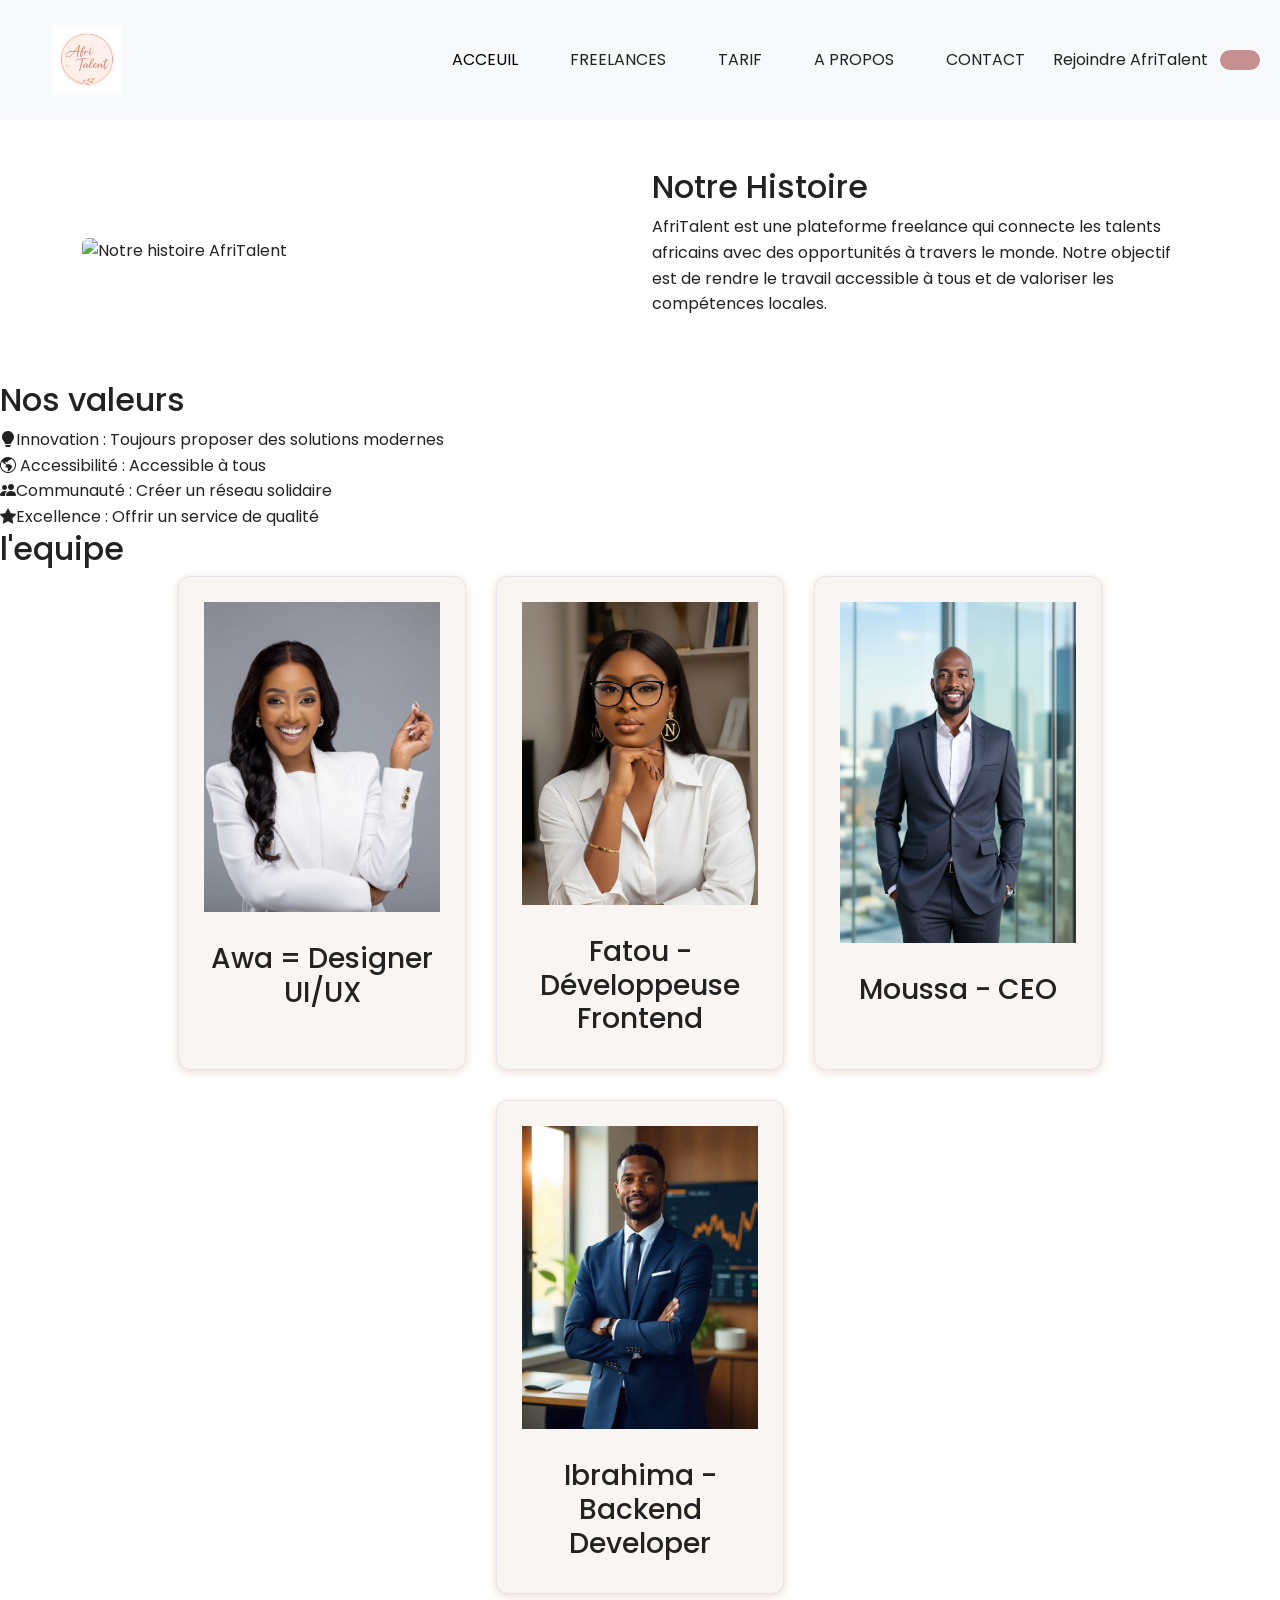
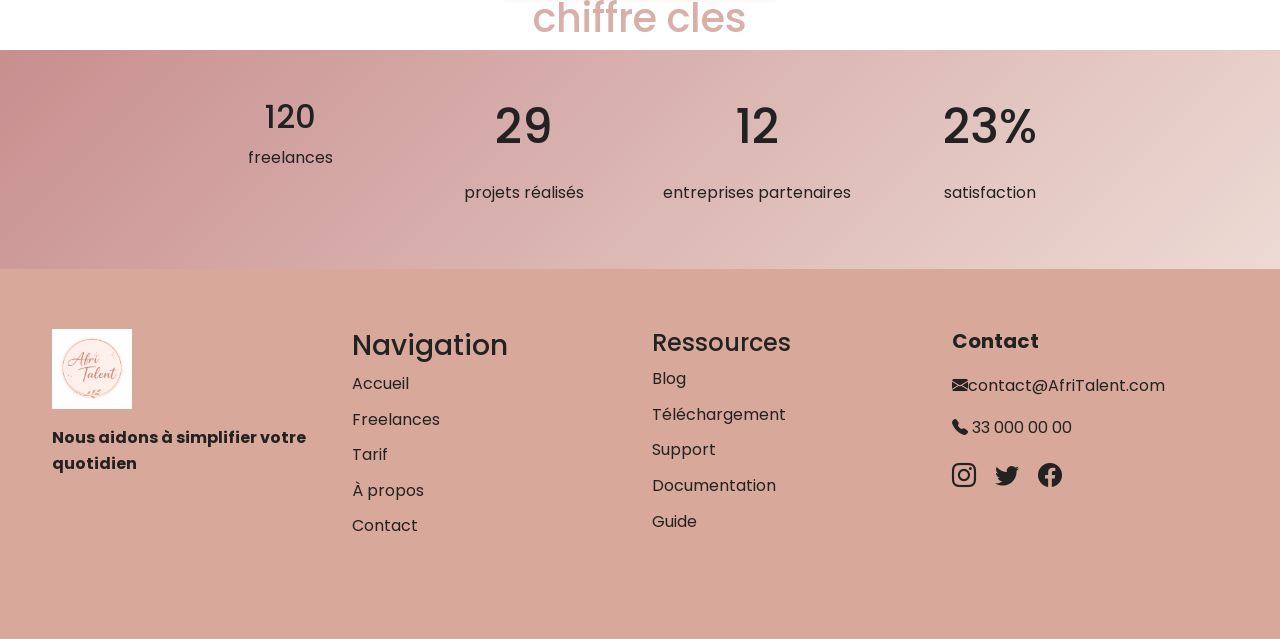
==== commit 2cbc8af6: "Finalisation du projet : corrections responsive, validation HTML, optimisation du code et commentair" ====
--- a/about.html
+++ b/about.html
@@ -17,7 +17,7 @@
   <nav class="navbar navbar-expand-lg navbar-light bg-light fixed-top">
     <div class="container-fluid">
       <a class="navbar-brand" href="#">
-        <img src="images/7bfb761e-d320-4ba1-a2f4-c0851b69835b.png" alt="Afritalent" height="70px">
+        <img src="images/7bfb761e-d320-4ba1-a2f4-c0851b69835b.png" alt="Afritalent" height="70">
       </a>
       <button class="navbar-toggler" type="button" data-bs-toggle="collapse" data-bs-target="#navbarNav"
         aria-controls="navbarNav" aria-expanded="false" aria-label="Toggle navigation">
@@ -40,8 +40,9 @@
           <li class="nav-item">
             <a class="nav-link" href="contact.html">CONTACT</a>
           </li>
-          <li><button><a href="contact.html">Rejoindre AfriTalent</a></button></li>
+
         </ul>
+        <a href="contact.html">Rejoindre AfriTalent</a>
       </div>
     </div>
     <!--button dark mood -->
@@ -72,56 +73,59 @@
   </section>
 
   <!-- section2 nos valeurs-->
-  <section style="text-align: center;" class="fade-in">
-    <li><i class="bi bi-lightbulb-fill"></i> Innovation → Toujours proposer des solutions modernes</li>
-    <li><i class="bi bi-globe-americas"></i> Accessibilité → Accessible à tous</li>
-    <li><i class="bi bi-people-fill"></i> Communauté → Créer un réseau solidaire</li>
-    <li><i class="bi bi-star-fill"></i>Excellence → Offrir un service de qualité</li>
+  <section class="fade-in">
+    <h2>Nos valeurs</h2>
+    <i class="bi bi-lightbulb-fill"></i>Innovation : Toujours proposer des solutions modernes
+    <br><i class="bi bi-globe-americas"></i> Accessibilité : Accessible à tous
+    <br><i class="bi bi-people-fill"></i>Communauté : Créer un réseau solidaire
+    <br><i class="bi bi-star-fill"></i>Excellence : Offrir un service de qualité
   </section>
 
 
 
   <!-- section3 -->
   <section class="fade-in">
+    <h2>l'equipe</h2>
     <div class="cards">
       <!-- carte1 -->
       <div class="cardss">
         <img src="images/bdf3e8621178bc9207fec2d512de166a.jpg" class="card-img-top" alt="...">
         <div class="card-body">
-          <h5 class="card-dev">Awa = Designer UI/UX</h5>
+          <h3 class="card-dev">Awa = Designer UI/UX</h3>
         </div>
       </div>
       <!-- carte2 -->
       <div class="cardss">
         <img src="images/membre1.jpg" class="card-img-top" alt="...">
         <div class="card-body">
-          <h5 class="card-dev">Fatou - Développeuse Frontend</h5>
+          <h3 class="card-dev">Fatou - Développeuse Frontend</h3>
         </div>
       </div>
       <!-- carte3 -->
       <div class="cardss">
         <img src="images/membre2.jpg" class="card-img-top" alt="...">
         <div class="card-body">
-          <h5 class="card-design">Moussa - CEO</h5>
+          <h3 class="card-design">Moussa - CEO</h3>
         </div>
       </div>
       <!-- carte4 -->
       <div class="cardss">
         <img src="images/membre3.jpg" class="card-img-top" alt="...">
         <div class="card-body">
-          <h5 class="card-design">Ibrahima - Backend Developer</h5>
-        </div>
-      </div>
-  </section>
-
-  <!-- section4 -->
+          <h3 class="card-design">Ibrahima - Backend Developer</h3>
+        </div>
+      </div>
+    </div>
+  </section>
+
+  <!--  ==section4=== -->
   <!-- chiffres cles -->
   <section class="fade-in chiffres">
     <h1 class="cr">chiffre cles</h1>
     <div class="counters">
       <div>
         <div class="counter">
-          <h3 data-target="500">0</h3>
+          <h2 data-target="500">0</h2>
           <p>freelances</p>
         </div>
 
@@ -162,7 +166,7 @@
         </div>
         <!-- les liens -->
         <div class="col-md-3 mb-4">
-          <h5>Navigation</h5>
+          <h3>Navigation</h3>
 
           <ul class="footer-links">
             <li><a href="index.html">Accueil</a></li>
@@ -174,7 +178,7 @@
         </div>
         <!-- ressources -->
         <div class="col-md-3 mb-4">
-          <h5>Ressources</h5>
+          <h4>Ressources</h4>
 
           <ul class="footer-links">
             <li>Blog</li>
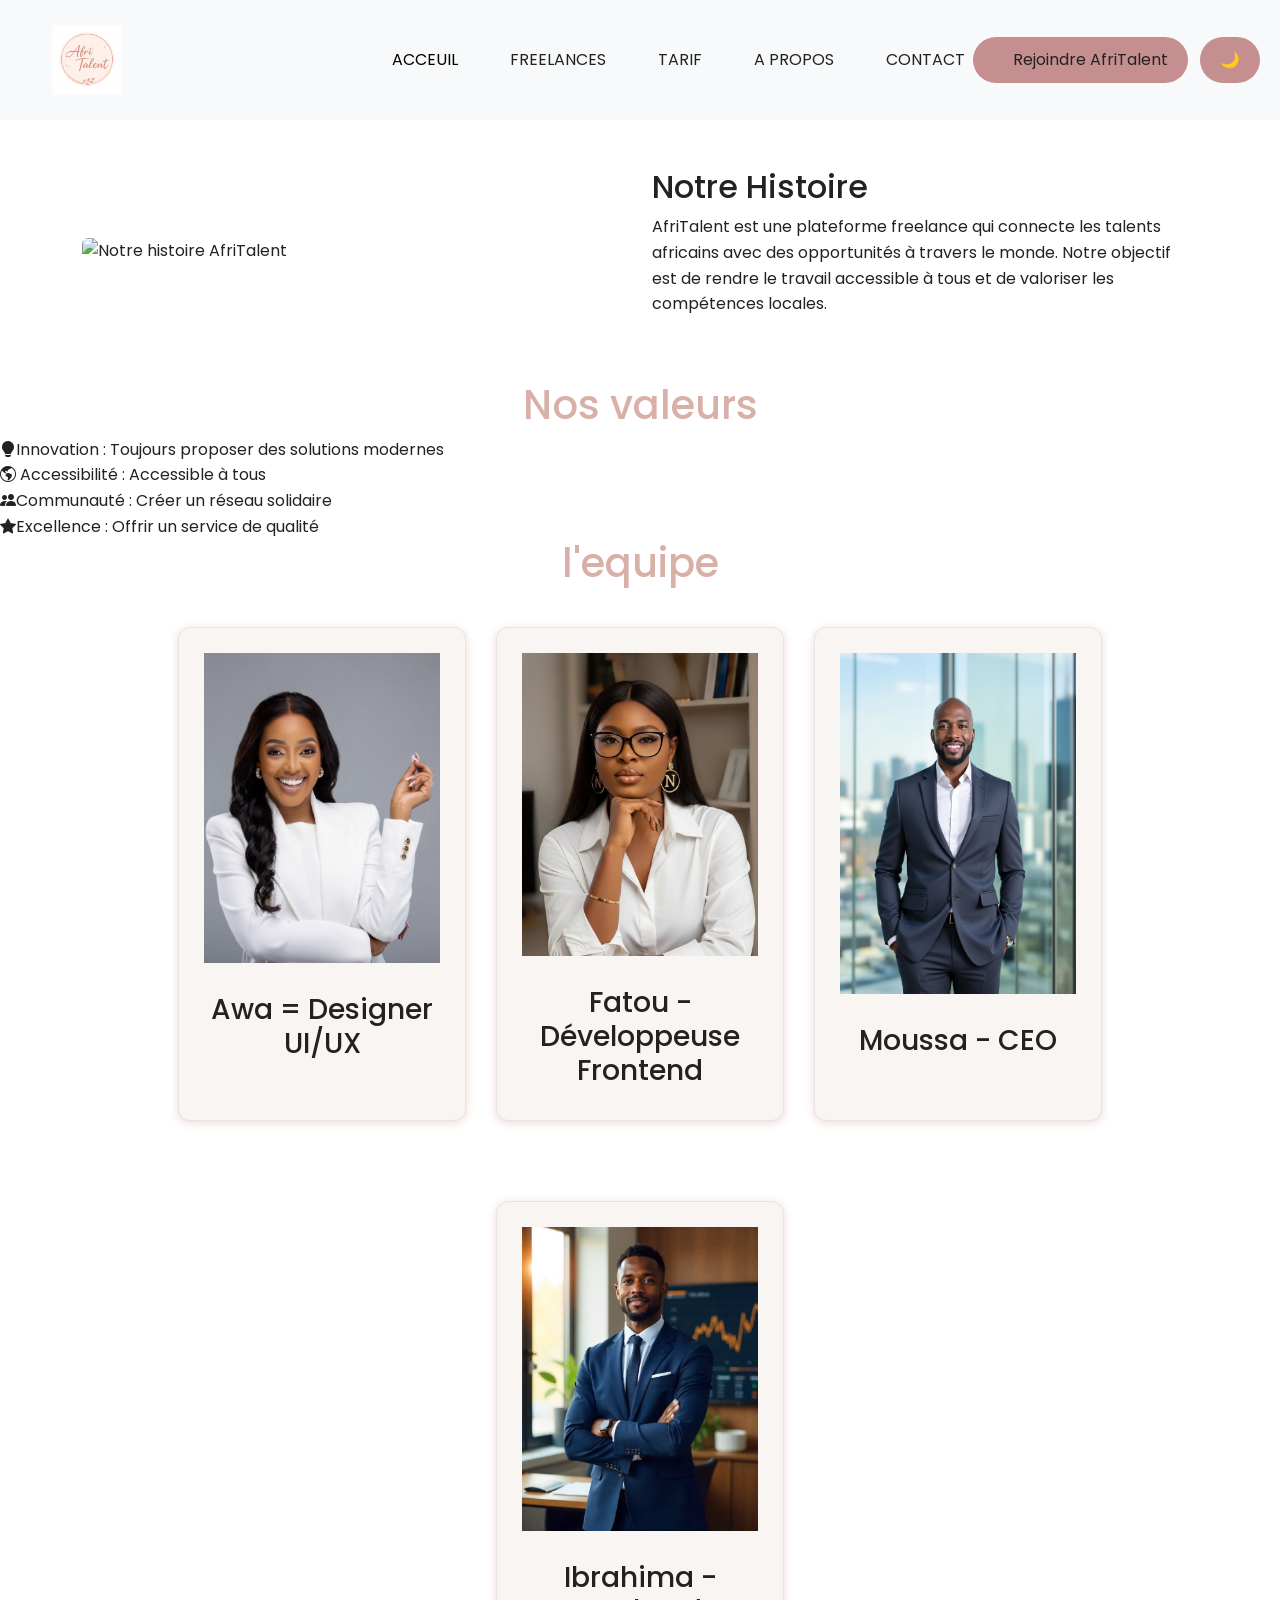
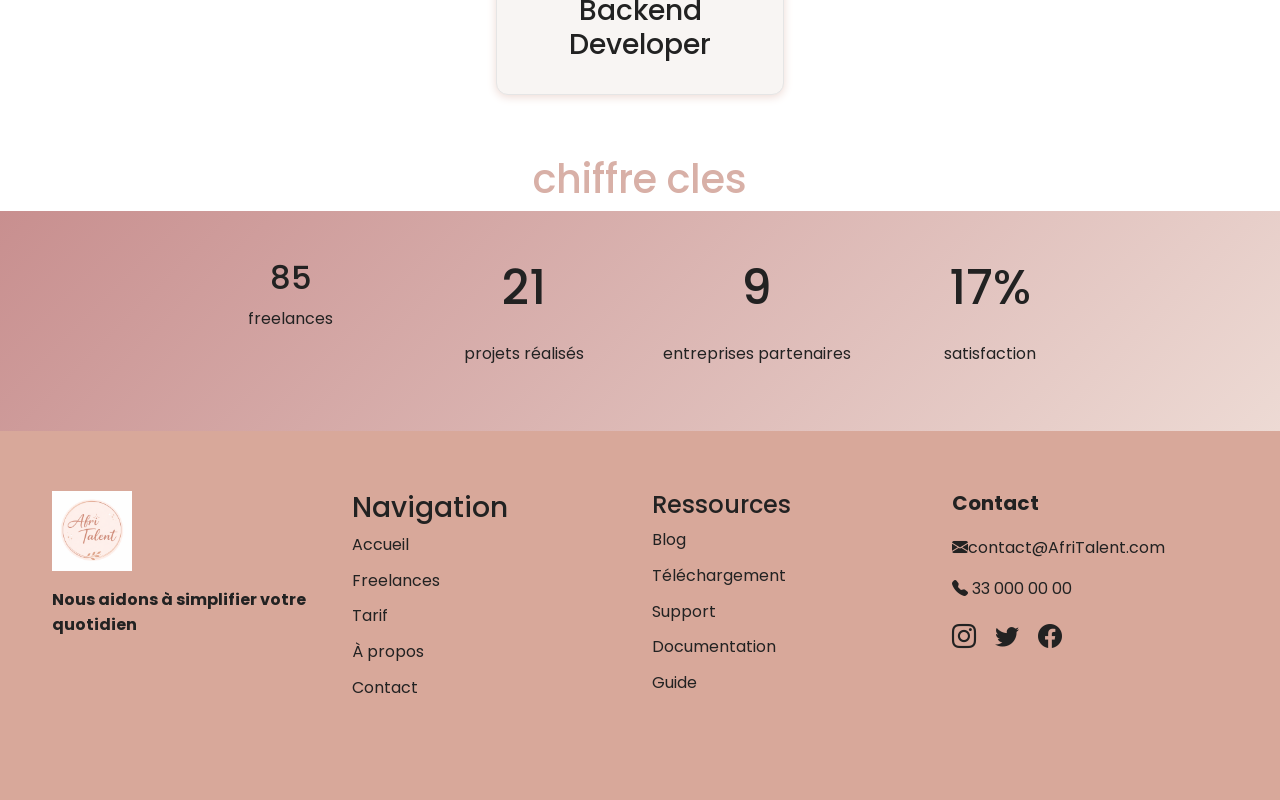
==== commit 7c145149: "Déploiement : GitHub Pages activé, README finalisé et présentation PowerPoint ajoutée" ====
--- a/about.html
+++ b/about.html
@@ -42,11 +42,11 @@
           </li>
 
         </ul>
-        <a href="contact.html">Rejoindre AfriTalent</a>
+        <button><a href="contact.html">Rejoindre AfriTalent</a></button>
       </div>
     </div>
     <!--button dark mood -->
-    <button id="btn">
+    <button id="btn">🌙
       <i class="fa-solid fa-moon"></i>
     </button>
   </nav>
@@ -74,7 +74,7 @@
 
   <!-- section2 nos valeurs-->
   <section class="fade-in">
-    <h2>Nos valeurs</h2>
+    <h1 class="titre">Nos valeurs</h1>
     <i class="bi bi-lightbulb-fill"></i>Innovation : Toujours proposer des solutions modernes
     <br><i class="bi bi-globe-americas"></i> Accessibilité : Accessible à tous
     <br><i class="bi bi-people-fill"></i>Communauté : Créer un réseau solidaire
@@ -85,7 +85,7 @@
 
   <!-- section3 -->
   <section class="fade-in">
-    <h2>l'equipe</h2>
+    <h1 class="titre">l'equipe</h1>
     <div class="cards">
       <!-- carte1 -->
       <div class="cardss">
@@ -121,7 +121,7 @@
   <!--  ==section4=== -->
   <!-- chiffres cles -->
   <section class="fade-in chiffres">
-    <h1 class="cr">chiffre cles</h1>
+    <h1 class="cr titre">chiffre cles</h1>
     <div class="counters">
       <div>
         <div class="counter">
--- a/css/style.css
+++ b/css/style.css
@@ -40,6 +40,8 @@
     justify-content: center;
     gap: 30px;
     width: 18rem;
+    margin-bottom: 30px;
+    margin-top: 20px;
 }
 .cardss > div{
     width: 350px;
@@ -53,6 +55,8 @@
     border-radius: 12px;
     border: 1px solid #e5e5e5;
 padding: 30px 20px;
+margin-bottom: 30px;
+margin-top: 20px;
 }
 
 .card{
@@ -65,7 +69,8 @@
     border: 1px solid #e5e5e5;
 padding: 30px 20px;
 border-radius: 20px;
-
+margin-bottom: 30px;
+margin-top: 20px;
     
 }
 .cards{
@@ -76,6 +81,8 @@
     gap: 30px;
     max-width: 1000px;
     margin: auto;
+    margin-bottom: 30px;
+    margin-top: 20px;
 }
 
 
@@ -235,6 +242,7 @@
     padding: 0;
     box-sizing: border-box;
 }
+
 :root{
     --primary-color: #D8B0A7;
     --secondary-color: #F8F5F3;
@@ -385,13 +393,46 @@
     h1 {
         font-size: 2rem;
     }
+     photo {
+        max-width: 100%;
+        height: auto;
+    }
 }
 @media screen and (min-width: 374px) {
-    /* Styles à appliquer pour les mobiles */
-}
-
+     #photo {
+        max-width: 100%;
+        height: auto;
+        order: 2;
+        margin-top: 20px;
+        flex-direction: ;
+       
+        /* text-align: center; */
+    }/* Styles à appliquer pour les mobiles */
+}
+.hero{
+        display: flex;
+        justify-content: space-between;
+        align-items: center;
+    }
 @media screen and (max-width: 767px) {
-    /* Styles à appliquer pour les tablettes */
+    .hero{
+        flex-direction: column;
+
+    }
+    .hero > div:first-child{
+        order: 1;
+    }
+    #photo{
+        order: 2;
+        margin-top: 20px;
+        text-align: center;
+    }
+    #photo img{
+        width: 100%;
+        max-width: 300px;
+        height: auto;
+    }
+    
 }
 
 @media screen and (min-width: 1200px) {
@@ -433,10 +474,15 @@
         width: 100%;
     }
 
-    photo {
+    .photo {
         max-width: 100%;
         height: auto;
-    }
+        order: 2;
+        margin-top: 20px;
+        text-align: center;
+    }
+
+
 }
 /* toogle */
 /* DARK MODE */
@@ -565,3 +611,18 @@
     opacity: 1;
     transform: translateY(0);
 }
+/* tarif */
+.vert{
+    color: green;
+}
+.red{
+    color: red;
+}
+/* about titre */
+.titre{
+    text-align: center;
+}
+html,body{
+    overflow-x: hidden;
+    max-width: 100%;
+}
